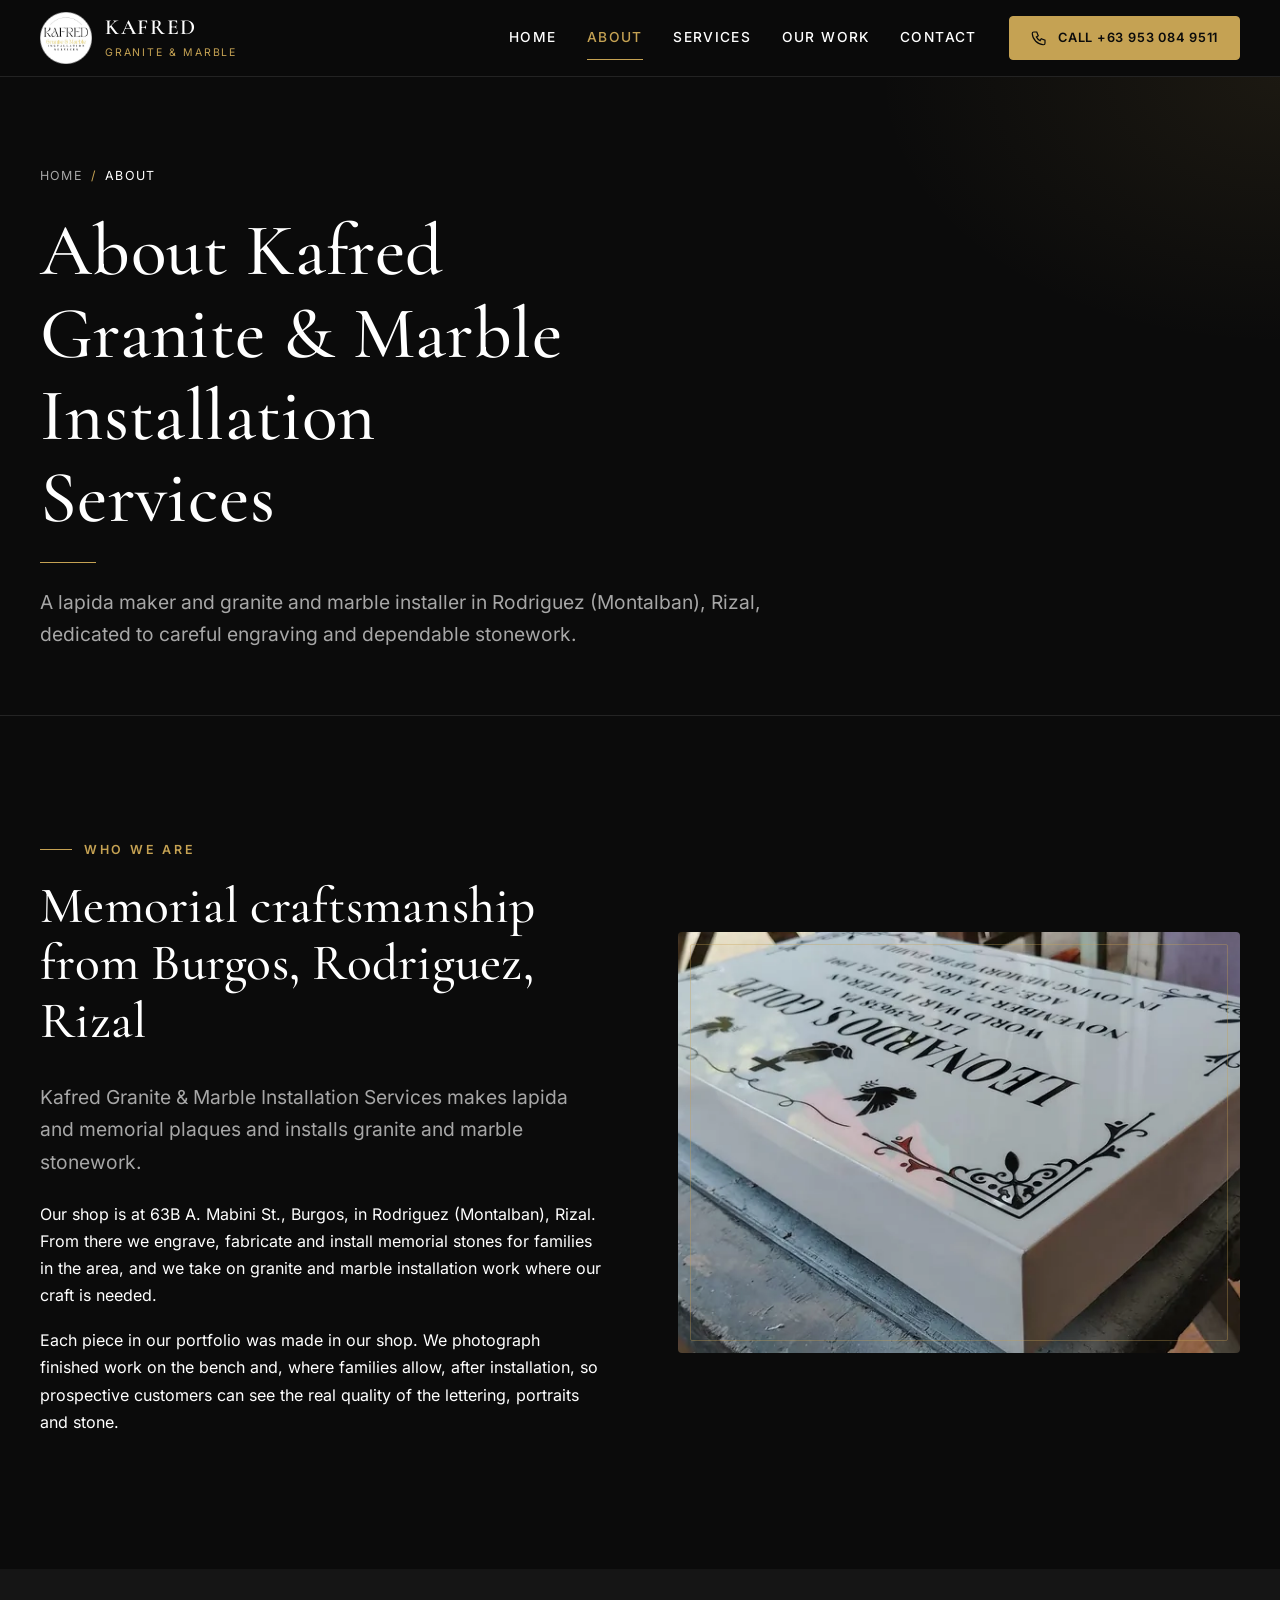
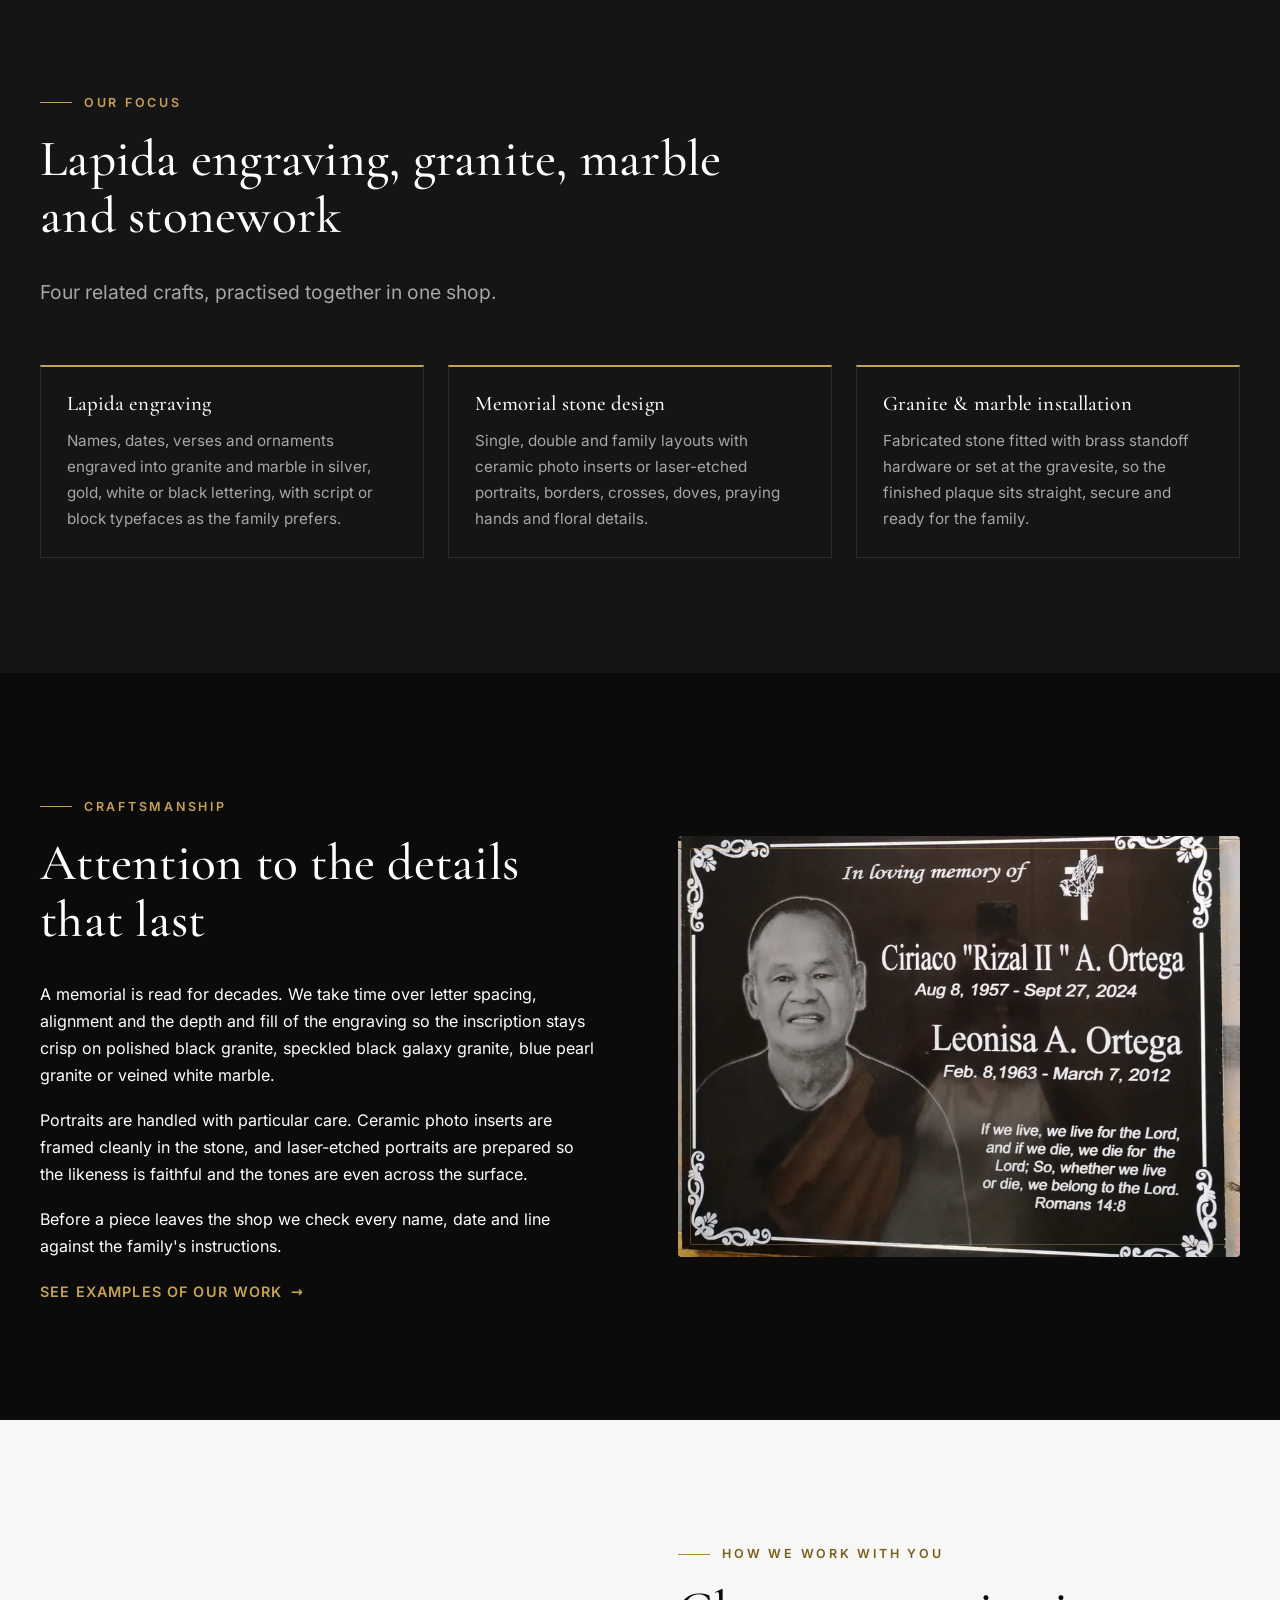
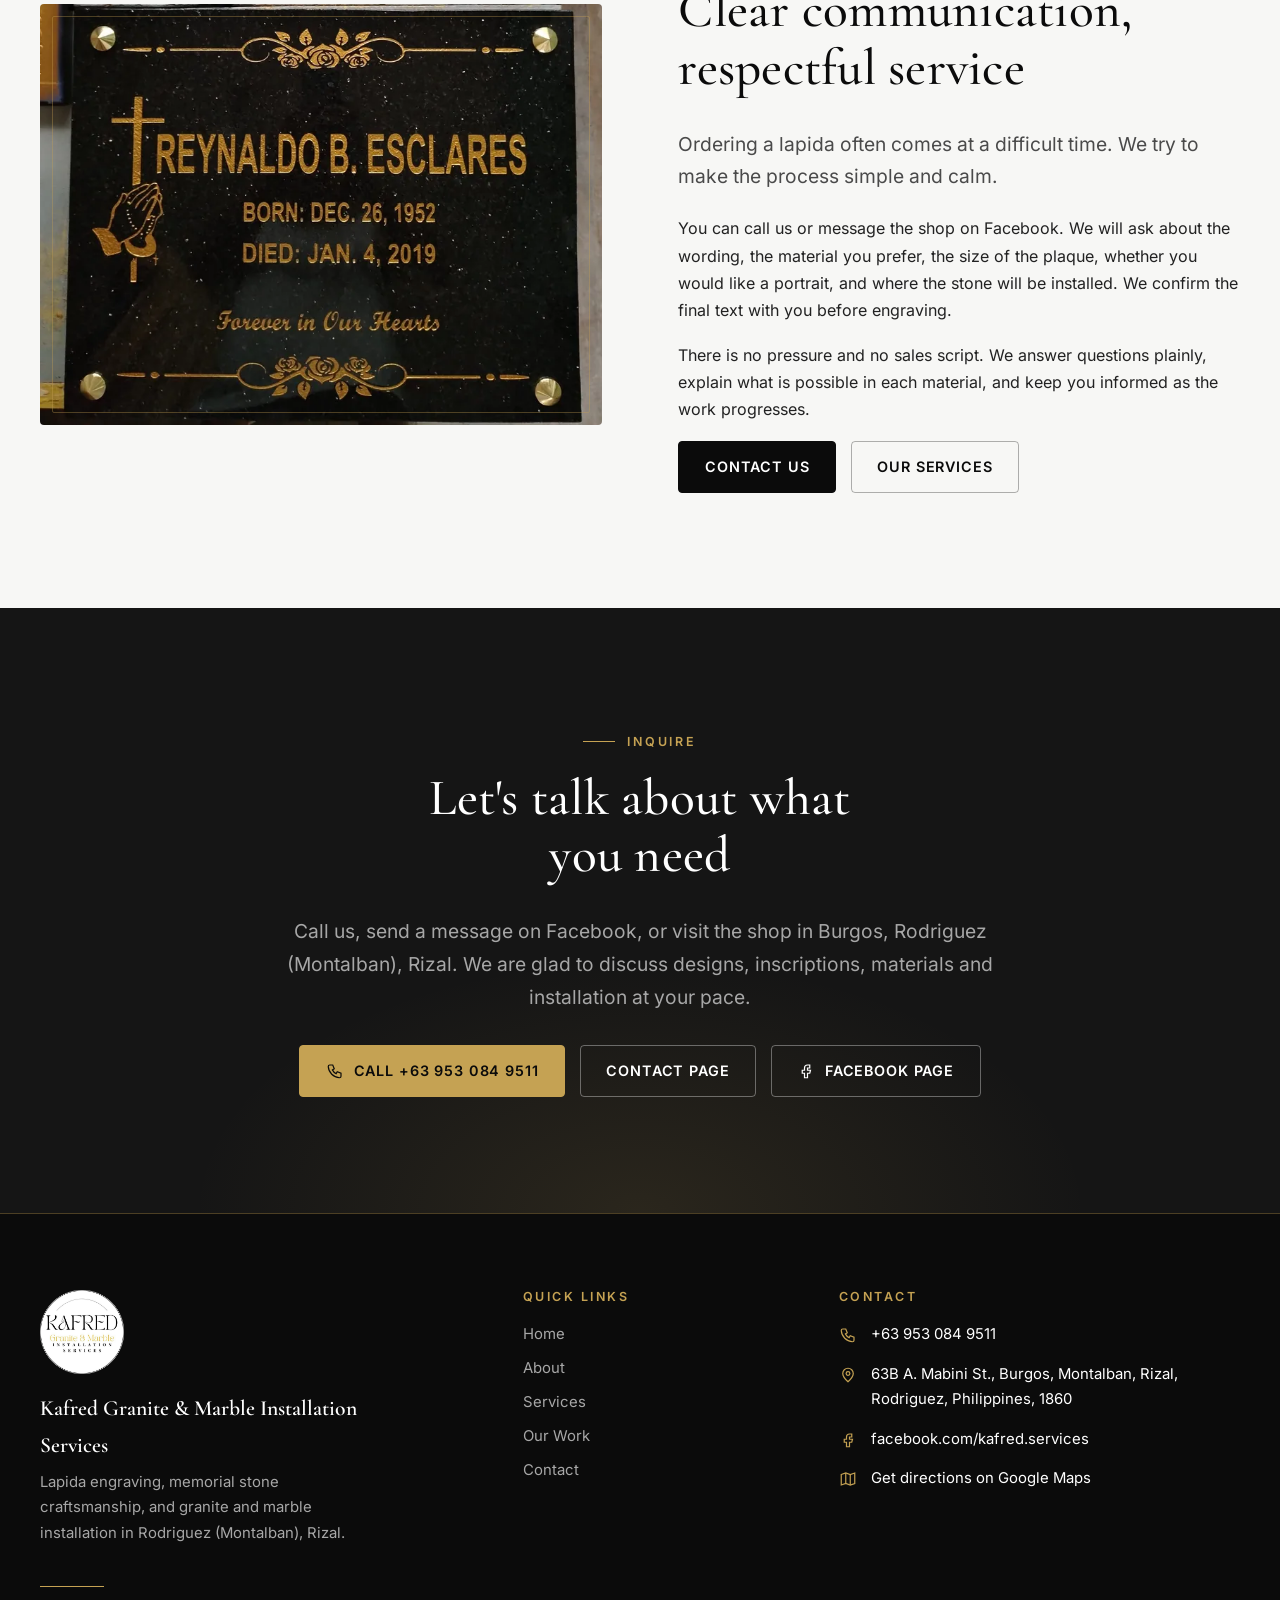
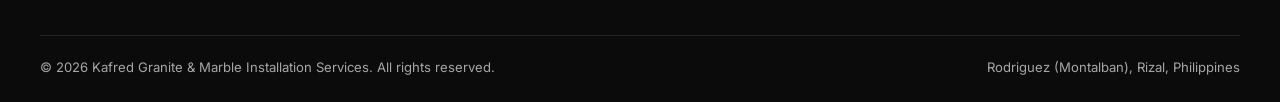
==== about/index.html @ d69f66b8 "Build Kafred Granite & Marble static website Five-page static site (Home, About, Services, Our Work," ====
<!DOCTYPE html>
<html lang="en-PH" class="no-js">
<head>
  <meta charset="UTF-8">
  <meta name="viewport" content="width=device-width, initial-scale=1">
  <title>About Kafred Granite &amp; Marble Installation Services | Rodriguez, Rizal</title>
  <meta name="description" content="Learn about Kafred Granite &amp; Marble Installation Services, a lapida maker and granite and marble installer in Burgos, Rodriguez (Montalban), Rizal, focused on careful engraving and respectful service.">
  <link rel="canonical" href="https://example.com/about/">
  <meta name="robots" content="index, follow">
  <meta name="theme-color" content="#0B0B0B">
  <meta name="author" content="Kafred Granite & Marble Installation Services">
  <meta property="og:type" content="article">
  <meta property="og:site_name" content="Kafred Granite & Marble Installation Services">
  <meta property="og:title" content="About Kafred Granite &amp; Marble Installation Services | Rodriguez, Rizal">
  <meta property="og:description" content="Learn about Kafred Granite &amp; Marble Installation Services, a lapida maker and granite and marble installer in Burgos, Rodriguez (Montalban), Rizal, focused on careful engraving and respectful service.">
  <meta property="og:url" content="https://example.com/about/">
  <meta property="og:image" content="https://example.com/assets/images/og-image.jpg">
  <meta property="og:image:width" content="1200">
  <meta property="og:image:height" content="630">
  <meta property="og:locale" content="en_PH">
  <meta name="twitter:card" content="summary_large_image">
  <meta name="twitter:title" content="About Kafred Granite &amp; Marble Installation Services | Rodriguez, Rizal">
  <meta name="twitter:description" content="Learn about Kafred Granite &amp; Marble Installation Services, a lapida maker and granite and marble installer in Burgos, Rodriguez (Montalban), Rizal, focused on careful engraving and respectful service.">
  <meta name="twitter:image" content="https://example.com/assets/images/og-image.jpg">
  <link rel="icon" href="/favicon.ico" sizes="any">
  <link rel="icon" type="image/png" sizes="32x32" href="/assets/icons/favicon-32.png">
  <link rel="icon" type="image/png" sizes="192x192" href="/assets/icons/favicon-192.png">
  <link rel="apple-touch-icon" sizes="180x180" href="/assets/icons/favicon-180.png">
  <link rel="preload" as="font" type="font/woff2" href="/assets/fonts/CormorantGaramond-Variable.woff2" crossorigin>
  <link rel="preload" as="font" type="font/woff2" href="/assets/fonts/Inter-Variable.woff2" crossorigin>
  <link rel="stylesheet" href="/assets/css/style.css">
  <script type="application/ld+json">
{
  "@context": "https://schema.org",
  "@graph": [
    {
      "@type": "LocalBusiness",
      "@id": "https://example.com/#business",
      "name": "Kafred Granite & Marble Installation Services",
      "description": "Lapida engraving, memorial stone craftsmanship, and granite and marble fabrication and installation services in Rodriguez (Montalban), Rizal, Philippines.",
      "url": "https://example.com/",
      "telephone": "+639530849511",
      "image": "https://example.com/assets/images/og-image.jpg",
      "logo": "https://example.com/assets/images/logo.png",
      "address": {
        "@type": "PostalAddress",
        "streetAddress": "63B A. Mabini St., Burgos",
        "addressLocality": "Rodriguez (Montalban)",
        "addressRegion": "Rizal",
        "postalCode": "1860",
        "addressCountry": "PH"
      },
      "hasMap": "https://maps.app.goo.gl/MZECwJ6J6NqyNUKT8",
      "sameAs": [
        "https://www.facebook.com/kafred.services"
      ]
    },
    {
      "@type": "BreadcrumbList",
      "itemListElement": [
        {
          "@type": "ListItem",
          "position": 1,
          "name": "Home",
          "item": "https://example.com/"
        },
        {
          "@type": "ListItem",
          "position": 2,
          "name": "About",
          "item": "https://example.com/about/"
        }
      ]
    }
  ]
}
  </script>
</head>
<body>
  <a class="skip-link" href="#main">Skip to main content</a>
  <header class="site-header">
    <div class="container header-inner">
      <a class="brand" href="/" aria-label="Kafred Granite &amp; Marble Installation Services — Home">
        <img src="/assets/images/logo-320.png" width="52" height="52" alt="Kafred Granite &amp; Marble Installation Services logo">
        <span class="brand__text"><span class="brand__name">KAFRED</span><br><span class="brand__tag">Granite &amp; Marble</span></span>
      </a>
      <button class="nav-toggle" type="button" aria-expanded="false" aria-controls="site-nav" aria-label="Open menu">
        <span class="nav-toggle__bars" aria-hidden="true"></span>
      </button>
      <nav class="site-nav" id="site-nav" aria-label="Main navigation">
        <ul class="nav-list">
            <li><a href="/">Home</a></li>
            <li><a href="/about/" aria-current="page">About</a></li>
            <li><a href="/services/">Services</a></li>
            <li><a href="/our-work/">Our Work</a></li>
            <li><a href="/contact/">Contact</a></li>
        </ul>
        <div class="nav-cta">
          <a class="btn btn--gold" href="tel:+639530849511"><svg viewBox="0 0 24 24" fill="none" stroke="currentColor" stroke-width="1.6" aria-hidden="true"><path d="M5 4h4l2 5-2.5 1.5a11 11 0 0 0 5 5L15 13l5 2v4a2 2 0 0 1-2 2A16 16 0 0 1 3 6a2 2 0 0 1 2-2z"/></svg> Call&nbsp;+63&nbsp;953&nbsp;084&nbsp;9511</a>
        </div>
      </nav>
    </div>
  </header>
  <main id="main">
    
    <section class="page-hero">
      <div class="container">
        <nav aria-label="Breadcrumb">
          <ol class="breadcrumb">
            <li><a href="/">Home</a></li>
            <li aria-current="page">About</li>
          </ol>
        </nav>
        <h1>About Kafred Granite &amp; Marble Installation Services</h1>
        <hr class="gold-rule">
        <p class="lede">A lapida maker and granite and marble installer in Rodriguez (Montalban), Rizal, dedicated to careful engraving and dependable stonework.</p>
      </div>
    </section>

    <section class="section">
      <div class="container split">
        <div class="split__body reveal">
          <p class="eyebrow">Who we are</p>
          <h2>Memorial craftsmanship from Burgos, Rodriguez, Rizal</h2>
          <p class="lede">Kafred Granite &amp; Marble Installation Services makes lapida and memorial plaques and installs granite and marble stonework.</p>
          <p>Our shop is at 63B A. Mabini St., Burgos, in Rodriguez (Montalban), Rizal. From there we engrave, fabricate and install memorial stones for families in the area, and we take on granite and marble installation work where our craft is needed.</p>
          <p>Each piece in our portfolio was made in our shop. We photograph finished work on the bench and, where families allow, after installation, so prospective customers can see the real quality of the lettering, portraits and stone.</p>
        </div>
        <div class="split__media split__media--landscape reveal">
          <img src="/assets/images/projects/lapida-white-marble-workshop-angle-800.webp" srcset="/assets/images/projects/lapida-white-marble-workshop-angle-800.webp 800w, /assets/images/projects/lapida-white-marble-workshop-angle-1600.webp 1600w" sizes="(min-width: 860px) 45vw, 100vw" width="800" height="443" loading="lazy" decoding="async" alt="Angled view of a white marble lapida on the workshop bench, showing the stone&#x27;s thickness and black engraved lettering">
        </div>
      </div>
    </section>

    <section class="section section--dark2">
      <div class="container">
        <div class="section-head reveal">
          <p class="eyebrow">Our focus</p>
          <h2>Lapida engraving, granite, marble and stonework</h2>
          <p class="lede">Four related crafts, practised together in one shop.</p>
        </div>
        <div class="values">
          <div class="value reveal"><h3>Lapida engraving</h3><p>Names, dates, verses and ornaments engraved into granite and marble in silver, gold, white or black lettering, with script or block typefaces as the family prefers.</p></div>
          <div class="value reveal"><h3>Memorial stone design</h3><p>Single, double and family layouts with ceramic photo inserts or laser-etched portraits, borders, crosses, doves, praying hands and floral details.</p></div>
          <div class="value reveal"><h3>Granite &amp; marble installation</h3><p>Fabricated stone fitted with brass standoff hardware or set at the gravesite, so the finished plaque sits straight, secure and ready for the family.</p></div>
        </div>
      </div>
    </section>

    <section class="section">
      <div class="container split split--reverse">
        <div class="split__body reveal">
          <p class="eyebrow">Craftsmanship</p>
          <h2>Attention to the details that last</h2>
          <p>A memorial is read for decades. We take time over letter spacing, alignment and the depth and fill of the engraving so the inscription stays crisp on polished black granite, speckled black galaxy granite, blue pearl granite or veined white marble.</p>
          <p>Portraits are handled with particular care. Ceramic photo inserts are framed cleanly in the stone, and laser-etched portraits are prepared so the likeness is faithful and the tones are even across the surface.</p>
          <p>Before a piece leaves the shop we check every name, date and line against the family's instructions.</p>
          <a class="text-link" href="/our-work/">See examples of our work</a>
        </div>
        <div class="split__media split__media--landscape reveal">
          <img src="/assets/images/projects/lapida-black-granite-laser-etched-portrait-scroll-border-800.webp" srcset="/assets/images/projects/lapida-black-granite-laser-etched-portrait-scroll-border-800.webp 800w, /assets/images/projects/lapida-black-granite-laser-etched-portrait-scroll-border-1600.webp 1600w" sizes="(min-width: 860px) 45vw, 100vw" width="800" height="655" loading="lazy" decoding="async" alt="Black granite lapida with a laser-etched portrait, scroll border and white lettering for two names">
        </div>
      </div>
    </section>

    <section class="section section--light">
      <div class="container split">
        <div class="split__media split__media--landscape reveal">
          <img src="/assets/images/projects/lapida-black-galaxy-granite-gold-lettering-brass-fittings-800.webp" srcset="/assets/images/projects/lapida-black-galaxy-granite-gold-lettering-brass-fittings-800.webp 800w, /assets/images/projects/lapida-black-galaxy-granite-gold-lettering-brass-fittings-1600.webp 1600w" sizes="(min-width: 860px) 45vw, 100vw" width="800" height="597" loading="lazy" decoding="async" alt="Black galaxy granite lapida with gold lettering, rose border and brass standoff fittings">
        </div>
        <div class="split__body reveal">
          <p class="eyebrow">How we work with you</p>
          <h2>Clear communication, respectful service</h2>
          <p class="lede">Ordering a lapida often comes at a difficult time. We try to make the process simple and calm.</p>
          <p>You can call us or message the shop on Facebook. We will ask about the wording, the material you prefer, the size of the plaque, whether you would like a portrait, and where the stone will be installed. We confirm the final text with you before engraving.</p>
          <p>There is no pressure and no sales script. We answer questions plainly, explain what is possible in each material, and keep you informed as the work progresses.</p>
          <div class="btn-row">
            <a class="btn btn--dark" href="/contact/">Contact Us</a>
            <a class="btn btn--outline" href="/services/">Our Services</a>
          </div>
        </div>
      </div>
    </section>

    
    <section class="cta-band section--dark2">
      <div class="container">
        <p class="eyebrow" style="justify-content:center">Inquire</p>
        <h2>Let's talk about what you need</h2>
        <p class="lede">Call us, send a message on Facebook, or visit the shop in Burgos, Rodriguez (Montalban), Rizal. We are glad to discuss designs, inscriptions, materials and installation at your pace.</p>
        <div class="btn-row">
          <a class="btn btn--gold" href="tel:+639530849511"><svg viewBox="0 0 24 24" fill="none" stroke="currentColor" stroke-width="1.6" aria-hidden="true"><path d="M5 4h4l2 5-2.5 1.5a11 11 0 0 0 5 5L15 13l5 2v4a2 2 0 0 1-2 2A16 16 0 0 1 3 6a2 2 0 0 1 2-2z"/></svg> Call&nbsp;+63&nbsp;953&nbsp;084&nbsp;9511</a>
          <a class="btn btn--outline" href="/contact/">Contact Page</a>
          <a class="btn btn--outline" href="https://www.facebook.com/kafred.services" target="_blank" rel="noopener"><svg viewBox="0 0 24 24" fill="none" stroke="currentColor" stroke-width="1.6" aria-hidden="true"><path d="M14 8h3V4h-3a4 4 0 0 0-4 4v3H7v4h3v6h4v-6h3l1-4h-4V8z"/></svg> Facebook Page</a>
        </div>
      </div>
    </section>
  </main>
  <footer class="site-footer">
    <div class="container">
      <div class="footer-grid">
        <div class="footer-brand">
          <img src="/assets/images/logo-320.png" width="84" height="84" alt="Kafred Granite &amp; Marble Installation Services logo" loading="lazy">
          <p class="footer-name">Kafred Granite &amp; Marble Installation Services</p>
          <p>Lapida engraving, memorial stone craftsmanship, and granite and marble installation in Rodriguez (Montalban), Rizal.</p>
        </div>
        <nav aria-label="Footer navigation">
          <h2 class="footer-heading">Quick Links</h2>
          <ul class="footer-links">
            <li><a href="/">Home</a></li>
            <li><a href="/about/">About</a></li>
            <li><a href="/services/">Services</a></li>
            <li><a href="/our-work/">Our Work</a></li>
            <li><a href="/contact/">Contact</a></li>
          </ul>
        </nav>
        <div>
          <h2 class="footer-heading">Contact</h2>
          <ul class="footer-contact">
            <li><svg viewBox="0 0 24 24" fill="none" stroke="currentColor" stroke-width="1.6" aria-hidden="true"><path d="M5 4h4l2 5-2.5 1.5a11 11 0 0 0 5 5L15 13l5 2v4a2 2 0 0 1-2 2A16 16 0 0 1 3 6a2 2 0 0 1 2-2z"/></svg><span><a href="tel:+639530849511">+63&nbsp;953&nbsp;084&nbsp;9511</a></span></li>
            <li><svg viewBox="0 0 24 24" fill="none" stroke="currentColor" stroke-width="1.6" aria-hidden="true"><path d="M12 21s-7-6.2-7-11a7 7 0 0 1 14 0c0 4.8-7 11-7 11z"/><circle cx="12" cy="10" r="2.5"/></svg><address><a href="https://maps.app.goo.gl/MZECwJ6J6NqyNUKT8" target="_blank" rel="noopener">63B A. Mabini St., Burgos, Montalban, Rizal, Rodriguez, Philippines, 1860</a></address></li>
            <li><svg viewBox="0 0 24 24" fill="none" stroke="currentColor" stroke-width="1.6" aria-hidden="true"><path d="M14 8h3V4h-3a4 4 0 0 0-4 4v3H7v4h3v6h4v-6h3l1-4h-4V8z"/></svg><span><a href="https://www.facebook.com/kafred.services" target="_blank" rel="noopener">facebook.com/kafred.services</a></span></li>
            <li><svg viewBox="0 0 24 24" fill="none" stroke="currentColor" stroke-width="1.6" aria-hidden="true"><path d="M3 6l6-2 6 2 6-2v14l-6 2-6-2-6 2z"/><path d="M9 4v14M15 6v14"/></svg><span><a href="https://maps.app.goo.gl/MZECwJ6J6NqyNUKT8" target="_blank" rel="noopener">Get directions on Google Maps</a></span></li>
          </ul>
        </div>
      </div>
      <div class="footer-divider" aria-hidden="true"></div>
      <div class="footer-bottom">
        <p>&copy; <span id="copyright-year">2026</span> Kafred Granite &amp; Marble Installation Services. All rights reserved.</p>
        <p>Rodriguez (Montalban), Rizal, Philippines</p>
      </div>
    </div>
  </footer>
  <script src="/assets/js/main.js" defer></script>
</body>
</html>
---- assets/css/style.css ----
/* ==========================================================================
   Kafred Granite & Marble Installation Services — site stylesheet
   Mobile-first. No frameworks. Design tokens live in :root.
   ========================================================================== */

/* ---------- Fonts (self-hosted, variable) ---------- */
@font-face {
  font-family: "Cormorant Garamond";
  font-style: normal;
  font-weight: 300 700;
  font-display: swap;
  src: url("../fonts/CormorantGaramond-Variable.woff2") format("woff2");
}
@font-face {
  font-family: "Cormorant Garamond";
  font-style: italic;
  font-weight: 300 700;
  font-display: swap;
  src: url("../fonts/CormorantGaramond-Italic-Variable.woff2") format("woff2");
}
@font-face {
  font-family: "Inter";
  font-style: normal;
  font-weight: 100 900;
  font-display: swap;
  src: url("../fonts/Inter-Variable.woff2") format("woff2");
}

/* ---------- Design tokens ---------- */
:root {
  --black: #0B0B0B;
  --black-2: #151515;
  --black-3: #1E1E1E;
  --white: #FFFFFF;
  --soft-white: #F7F7F5;
  --gold: #C5A253;
  --gold-dark: #A98535;
  --gold-text-light: #7A5E1E; /* gold for small text on light backgrounds (5.7:1 on soft white) */
  --gold-soft: rgba(197, 162, 83, 0.35);
  --gray: #A7A7A7;
  --gray-dark: #6B6B6B;
  --text-dark: #222222;
  --line-dark: rgba(255, 255, 255, 0.10);
  --line-light: rgba(0, 0, 0, 0.10);

  --font-serif: "Cormorant Garamond", "Times New Roman", Georgia, serif;
  --font-sans: "Inter", system-ui, -apple-system, "Segoe UI", Roboto, Arial, sans-serif;

  --container: 1200px;
  --gutter: clamp(1rem, 4vw, 2.5rem);
  --section: clamp(4rem, 9vw, 7.5rem);
  --radius: 4px;
  --header-h: 76px;

  --ease: cubic-bezier(0.22, 1, 0.36, 1);
  --dur: 0.35s;
}

/* ---------- Reset & base ---------- */
*, *::before, *::after { box-sizing: border-box; }
html {
  -webkit-text-size-adjust: 100%;
  scroll-behavior: smooth;
  scroll-padding-top: calc(var(--header-h) + 1rem);
}
body {
  margin: 0;
  font-family: var(--font-sans);
  font-size: 1rem;
  line-height: 1.7;
  color: var(--white);
  background: var(--black);
  -webkit-font-smoothing: antialiased;
  overflow-x: hidden;
}
img, svg, video, iframe { display: block; max-width: 100%; }
img { height: auto; }
h1, h2, h3, h4 { margin: 0 0 0.6em; font-family: var(--font-serif); font-weight: 500; line-height: 1.12; letter-spacing: 0.005em; }
h1 { font-size: clamp(2.5rem, 6.2vw, 4.6rem); }
h2 { font-size: clamp(2rem, 4.4vw, 3.2rem); }
h3 { font-size: clamp(1.45rem, 2.4vw, 1.85rem); }
p { margin: 0 0 1.1em; }
a { color: inherit; text-decoration-thickness: 1px; text-underline-offset: 0.18em; }
ul, ol { margin: 0 0 1.1em; padding-left: 1.25em; }
address { font-style: normal; }
button { font: inherit; color: inherit; cursor: pointer; }
:focus-visible { outline: 2px solid var(--gold); outline-offset: 3px; }
.visually-hidden {
  position: absolute !important; width: 1px; height: 1px; padding: 0; margin: -1px;
  overflow: hidden; clip: rect(0 0 0 0); white-space: nowrap; border: 0;
}
.skip-link {
  position: absolute; left: 1rem; top: -4rem; z-index: 1000;
  padding: 0.6rem 1rem; background: var(--gold); color: var(--black); font-weight: 600;
  border-radius: var(--radius); transition: top 0.2s;
}
.skip-link:focus { top: 1rem; }

.container { width: min(100% - 2 * var(--gutter), var(--container)); margin-inline: auto; }
.section { padding-block: var(--section); }
.section--tight { padding-block: clamp(3rem, 6vw, 5rem); }
.section--light { background: var(--soft-white); color: var(--text-dark); }
.section--dark2 { background: var(--black-2); }
.section--light h1, .section--light h2, .section--light h3 { color: var(--black); }

/* Eyebrow + gold rule */
.eyebrow {
  display: inline-flex; align-items: center; gap: 0.75rem;
  margin-bottom: 1.1rem; font-size: 0.78rem; font-weight: 600;
  letter-spacing: 0.22em; text-transform: uppercase; color: var(--gold);
}
.eyebrow::before { content: ""; width: 2rem; height: 1px; background: var(--gold); }
.section--light .eyebrow { color: var(--gold-text-light); }
.section--light .eyebrow::before { background: var(--gold-dark); }
.lede { font-size: clamp(1.05rem, 1.5vw, 1.2rem); color: var(--gray); max-width: 62ch; }
.section--light .lede { color: #4A4A4A; }
.section-head { max-width: 760px; margin-bottom: clamp(2rem, 5vw, 3.5rem); }
.section-head--center { margin-inline: auto; text-align: center; }
.section-head--center .eyebrow { justify-content: center; }
.section-head--center .lede { margin-inline: auto; }
.gold-rule { width: 56px; height: 1px; background: var(--gold); border: 0; margin: 1.4rem 0; }
.section-head--center .gold-rule { margin-inline: auto; }
.text-gold { color: var(--gold); }
.row-end { display: flex; flex-wrap: wrap; gap: 1rem; justify-content: space-between; align-items: flex-end; }

/* ---------- Buttons ---------- */
.btn {
  display: inline-flex; align-items: center; justify-content: center; gap: 0.6rem;
  min-height: 48px; padding: 0.8rem 1.6rem;
  font-family: var(--font-sans); font-size: 0.9rem; font-weight: 600; letter-spacing: 0.06em; text-transform: uppercase;
  text-decoration: none; border: 1px solid transparent; border-radius: var(--radius);
  transition: background-color var(--dur) var(--ease), color var(--dur) var(--ease), border-color var(--dur) var(--ease), transform var(--dur) var(--ease);
}
.btn svg { width: 18px; height: 18px; flex: none; }
.btn:hover { transform: translateY(-1px); }
.btn--gold { background: var(--gold); color: var(--black); border-color: var(--gold); }
.btn--gold:hover { background: var(--gold-dark); border-color: var(--gold-dark); }
.btn--outline { background: transparent; color: var(--white); border-color: rgba(255,255,255,0.35); }
.btn--outline:hover { border-color: var(--gold); color: var(--gold); }
.section--light .btn--outline { color: var(--black); border-color: rgba(0,0,0,0.3); }
.section--light .btn--outline:hover { border-color: var(--gold-dark); color: var(--gold-text-light); }
.btn--dark { background: var(--black); color: var(--white); border-color: var(--black); }
.btn--dark:hover { background: var(--black-3); }
.btn-row { display: flex; flex-wrap: wrap; gap: 0.9rem; }
.text-link {
  display: inline-flex; align-items: center; gap: 0.5rem;
  font-weight: 600; font-size: 0.9rem; letter-spacing: 0.08em; text-transform: uppercase;
  color: var(--gold); text-decoration: none;
}
.text-link::after { content: "→"; transition: transform var(--dur) var(--ease); }
.text-link:hover::after { transform: translateX(4px); }
.section--light .text-link { color: var(--gold-text-light); }

/* ---------- Header ---------- */
.site-header {
  position: sticky; top: 0; z-index: 100;
  background: rgba(11, 11, 11, 0.92);
  -webkit-backdrop-filter: blur(10px); backdrop-filter: blur(10px);
  border-bottom: 1px solid var(--line-dark);
  transition: box-shadow var(--dur) var(--ease);
}
.site-header.is-scrolled { box-shadow: 0 10px 30px rgba(0,0,0,0.35); }
.header-inner { display: flex; align-items: center; justify-content: space-between; gap: 1rem; min-height: var(--header-h); }
.brand { display: inline-flex; align-items: center; gap: 0.8rem; text-decoration: none; color: var(--white); }
.brand img { width: 52px; height: 52px; }
.brand__text { display: none; line-height: 1.2; }
.brand__name { font-family: var(--font-serif); font-size: 1.35rem; font-weight: 600; letter-spacing: 0.08em; }
.brand__tag { font-size: 0.66rem; letter-spacing: 0.18em; text-transform: uppercase; color: var(--gold); }
@media (min-width: 420px) { .brand__text { display: block; } }

.nav-toggle {
  display: inline-flex; align-items: center; justify-content: center;
  width: 48px; height: 48px; background: transparent; border: 1px solid rgba(255,255,255,0.2); border-radius: var(--radius);
}
.nav-toggle__bars { position: relative; width: 22px; height: 2px; background: var(--white); transition: background 0.2s; }
.nav-toggle__bars::before, .nav-toggle__bars::after {
  content: ""; position: absolute; left: 0; width: 22px; height: 2px; background: var(--white);
  transition: transform var(--dur) var(--ease), top var(--dur) var(--ease);
}
.nav-toggle__bars::before { top: -7px; }
.nav-toggle__bars::after { top: 7px; }
.nav-toggle[aria-expanded="true"] .nav-toggle__bars { background: transparent; }
.nav-toggle[aria-expanded="true"] .nav-toggle__bars::before { top: 0; transform: rotate(45deg); }
.nav-toggle[aria-expanded="true"] .nav-toggle__bars::after { top: 0; transform: rotate(-45deg); }

.site-nav {
  /* Absolutely positioned under the sticky header (the header's backdrop-filter
     would otherwise become the containing block for a fixed panel). */
  position: absolute; top: 100%; left: 0; right: 0; z-index: 99;
  height: calc(100vh - var(--header-h)); height: calc(100dvh - var(--header-h));
  background: var(--black);
  padding: 1.5rem var(--gutter) 2rem;
  overflow-y: auto;
  opacity: 0; visibility: hidden; transform: translateY(-10px);
  transition: opacity var(--dur) var(--ease), transform var(--dur) var(--ease), visibility 0s linear var(--dur);
}
.site-nav.is-open { opacity: 1; visibility: visible; transform: none; transition: opacity var(--dur) var(--ease), transform var(--dur) var(--ease); }
.nav-list { list-style: none; margin: 0; padding: 0; display: flex; flex-direction: column; }
.nav-list a {
  display: block; padding: 1rem 0; font-size: 1.15rem; font-weight: 500; text-decoration: none;
  border-bottom: 1px solid var(--line-dark); color: var(--white);
  transition: color var(--dur) var(--ease);
}
.nav-list a:hover, .nav-list a[aria-current="page"] { color: var(--gold); }
.nav-cta { margin-top: 1.5rem; }
.nav-cta .btn { width: 100%; }
body.nav-open { overflow: hidden; }

@media (min-width: 960px) {
  .nav-toggle { display: none; }
  .site-nav {
    position: static; inset: auto; height: auto; transform: none; visibility: visible; opacity: 1; background: transparent;
    padding: 0; overflow: visible; display: flex; align-items: center; gap: 2rem; transition: none;
  }
  .nav-list { flex-direction: row; gap: 1.9rem; }
  .nav-list a {
    position: relative; padding: 0.5rem 0; font-size: 0.86rem; letter-spacing: 0.1em; text-transform: uppercase; border: 0;
  }
  .nav-list a::after {
    content: ""; position: absolute; left: 0; right: 0; bottom: -2px; height: 1px; background: var(--gold);
    transform: scaleX(0); transform-origin: left; transition: transform var(--dur) var(--ease);
  }
  .nav-list a:hover::after, .nav-list a[aria-current="page"]::after { transform: scaleX(1); }
  .nav-cta { margin: 0; }
  .nav-cta .btn { width: auto; min-height: 44px; padding: 0.6rem 1.3rem; font-size: 0.8rem; }
  body.nav-open { overflow: auto; }
}

/* ---------- Hero (home) ---------- */
.hero { position: relative; overflow: hidden; padding-block: clamp(3.5rem, 8vw, 7rem) clamp(3rem, 6vw, 5rem); }
.hero::before {
  content: ""; position: absolute; inset: 0; pointer-events: none;
  background: radial-gradient(60% 50% at 80% 20%, rgba(197,162,83,0.08), transparent 70%);
}
.hero__grid { display: grid; gap: 2.5rem; align-items: center; }
.hero__content { position: relative; }
.hero h1 { margin-bottom: 1.2rem; }
.hero h1 em { font-style: italic; color: var(--gold); }
@media (min-width: 600px) { .hero h1 em { white-space: nowrap; } }
.hero__lede { font-size: clamp(1.05rem, 1.6vw, 1.25rem); color: var(--gray); max-width: 56ch; margin-bottom: 2rem; }
.hero__media { position: relative; }
.hero__frame {
  position: relative; aspect-ratio: 4 / 3; overflow: hidden; border-radius: var(--radius);
  box-shadow: 0 30px 60px rgba(0,0,0,0.5);
}
.hero__frame img { width: 100%; height: 100%; object-fit: cover; }
.hero__frame::after {
  content: ""; position: absolute; inset: 12px; border: 1px solid var(--gold-soft); pointer-events: none;
}
.hero__caption { margin-top: 0.9rem; font-size: 0.8rem; letter-spacing: 0.08em; text-transform: uppercase; color: var(--gray); }
.hero__meta { display: flex; flex-wrap: wrap; gap: 1.5rem 2.5rem; margin-top: 2.5rem; padding-top: 1.5rem; border-top: 1px solid var(--line-dark); }
.hero__meta div { font-size: 0.85rem; color: var(--gray); }
.hero__meta strong { display: block; font-family: var(--font-serif); font-size: 1.25rem; font-weight: 600; color: var(--white); letter-spacing: 0.02em; }
@media (min-width: 900px) {
  .hero__grid { grid-template-columns: 1.1fr 0.9fr; gap: 4rem; }
  .hero__frame { aspect-ratio: 4 / 3.2; }
}

/* ---------- Ticker ---------- */
.ticker {
  overflow: hidden; border-top: 1px solid var(--gold-soft); border-bottom: 1px solid var(--gold-soft);
  background: var(--black-2); padding-block: 0.9rem;
}
.ticker__track { display: flex; width: max-content; animation: ticker 48s linear infinite; }
.ticker:hover .ticker__track, .ticker:focus-within .ticker__track { animation-play-state: paused; }
.ticker__list { display: flex; list-style: none; margin: 0; padding: 0; }
.ticker__list li {
  display: inline-flex; align-items: center; gap: 1.6rem; padding-right: 1.6rem; white-space: nowrap;
  font-size: 0.8rem; font-weight: 600; letter-spacing: 0.22em; text-transform: uppercase; color: var(--white);
}
.ticker__list li::after { content: "◆"; font-size: 0.5rem; color: var(--gold); }
@keyframes ticker { from { transform: translateX(0); } to { transform: translateX(-50%); } }

/* ---------- Split / media + text ---------- */
.split { display: grid; gap: 2.5rem; align-items: center; }
.split__media { position: relative; }
.split__media img { width: 100%; border-radius: var(--radius); object-fit: cover; }
.split__media--portrait img { aspect-ratio: 4 / 5; }
.split__media--landscape img { aspect-ratio: 4 / 3; }
.split__media::after {
  content: ""; position: absolute; inset: 12px; border: 1px solid var(--gold-soft); pointer-events: none; border-radius: 2px;
}
.split__body .lede { margin-bottom: 1.4rem; }
@media (min-width: 860px) {
  .split { grid-template-columns: 1fr 1fr; gap: clamp(2.5rem, 6vw, 5.5rem); }
  .split--reverse .split__media { order: 2; }
}

/* ---------- Services grid ---------- */
.services-grid { display: grid; gap: 1px; background: var(--line-dark); border: 1px solid var(--line-dark); }
.service-card {
  position: relative; display: flex; flex-direction: column; gap: 1rem;
  padding: clamp(1.6rem, 3vw, 2.4rem); background: var(--black);
  transition: background-color var(--dur) var(--ease);
}
.service-card:hover { background: var(--black-2); }
.service-card__icon { width: 42px; height: 42px; color: var(--gold); }
.service-card__icon svg { width: 100%; height: 100%; }
.service-card h3 { margin: 0; }
.service-card p { margin: 0; color: var(--gray); font-size: 0.97rem; }
.service-card .text-link { margin-top: auto; padding-top: 0.5rem; }
.service-card .text-link::before { content: ""; position: absolute; inset: 0; }
@media (min-width: 640px) { .services-grid { grid-template-columns: repeat(2, 1fr); } }
@media (min-width: 1100px) { .services-grid { grid-template-columns: repeat(4, 1fr); } }

/* ---------- Work grid ---------- */
.work-grid { display: grid; gap: 1rem; }
.work-item { margin: 0; position: relative; }
.work-item__link {
  display: block; position: relative; overflow: hidden; border-radius: var(--radius); background: var(--black-2);
  text-decoration: none; color: inherit;
}
.work-item__link img {
  width: 100%; aspect-ratio: 4 / 3; object-fit: cover; object-position: center;
  transition: transform 0.8s var(--ease), opacity var(--dur);
}
.work-item__link:hover img { transform: scale(1.03); }
.work-item__link::after {
  content: ""; position: absolute; inset: 0; pointer-events: none;
  background: linear-gradient(to top, rgba(0,0,0,0.55), transparent 50%);
  opacity: 0; transition: opacity var(--dur) var(--ease);
}
.work-item__link:hover::after, .work-item__link:focus-visible::after { opacity: 1; }
.work-item figcaption { margin-top: 0.7rem; font-size: 0.86rem; color: var(--gray); line-height: 1.5; }
.section--light .work-item figcaption { color: #555; }
.work-item__zoom {
  position: absolute; right: 0.8rem; top: 0.8rem; z-index: 1; width: 36px; height: 36px; display: grid; place-items: center;
  background: rgba(11,11,11,0.7); border: 1px solid var(--gold-soft); border-radius: 50%; color: var(--gold);
  opacity: 0; transition: opacity var(--dur) var(--ease);
}
.work-item__zoom svg { width: 16px; height: 16px; }
.work-item__link:hover .work-item__zoom, .work-item__link:focus-visible .work-item__zoom { opacity: 1; }
@media (min-width: 560px) { .work-grid { grid-template-columns: repeat(2, 1fr); gap: 1.25rem; } }
@media (min-width: 960px) { .work-grid { grid-template-columns: repeat(3, 1fr); gap: 1.5rem; } }
.work-grid--portfolio .work-item__link img { aspect-ratio: 4 / 3; }
.work-item.is-hidden { display: none; }
.work-grid__empty { padding: 2rem; text-align: center; color: var(--gray); border: 1px dashed var(--line-dark); }

/* ---------- Filters ---------- */
.filters { display: flex; flex-wrap: wrap; gap: 0.6rem; margin-bottom: 2rem; }
.filter-btn {
  min-height: 44px; padding: 0.55rem 1.1rem; background: transparent; border: 1px solid rgba(255,255,255,0.25);
  border-radius: 999px; font-size: 0.82rem; font-weight: 500; letter-spacing: 0.06em; text-transform: uppercase; color: var(--white);
  transition: border-color var(--dur) var(--ease), background-color var(--dur) var(--ease), color var(--dur) var(--ease);
}
.filter-btn:hover { border-color: var(--gold); color: var(--gold); }
.filter-btn[aria-pressed="true"] { background: var(--gold); border-color: var(--gold); color: var(--black); }
.filters__status { font-size: 0.85rem; color: var(--gray); margin: -1rem 0 2rem; }

/* ---------- Why / features ---------- */
.feature-list { display: grid; gap: 1.5rem; list-style: none; margin: 0; padding: 0; }
.feature { display: grid; grid-template-columns: auto 1fr; gap: 1.1rem; align-items: start; }
.feature__num { font-family: var(--font-serif); font-size: 1.6rem; font-weight: 600; color: var(--gold-dark); line-height: 1; padding-top: 0.2rem; min-width: 2.2rem; }
.feature h3 { font-size: 1.35rem; margin-bottom: 0.35rem; }
.feature p { margin: 0; color: #4A4A4A; font-size: 0.97rem; }
.section--light .feature__num { color: var(--gold-text-light); }
@media (min-width: 720px) { .feature-list { grid-template-columns: 1fr 1fr; gap: 2rem 3rem; } }

/* ---------- CTA band ---------- */
.cta-band { position: relative; text-align: center; padding-block: var(--section); overflow: hidden; }
.cta-band::before {
  content: ""; position: absolute; inset: 0; pointer-events: none;
  background: radial-gradient(50% 60% at 50% 100%, rgba(197,162,83,0.12), transparent 70%);
}
.cta-band .container { position: relative; }
.cta-band h2 { max-width: 20ch; margin-inline: auto; }
.cta-band .lede { margin-inline: auto; margin-bottom: 2rem; }
.cta-band .btn-row { justify-content: center; }

/* ---------- Page hero (inner pages) ---------- */
.page-hero { position: relative; padding-block: clamp(3rem, 7vw, 5.5rem) clamp(2.5rem, 5vw, 4rem); border-bottom: 1px solid var(--line-dark); overflow: hidden; }
.page-hero::before {
  content: ""; position: absolute; inset: 0; pointer-events: none;
  background: radial-gradient(45% 60% at 100% 0%, rgba(197,162,83,0.09), transparent 70%);
}
.page-hero .container { position: relative; }
.page-hero h1 { max-width: 16ch; margin-bottom: 1rem; }
.page-hero .lede { margin: 0; }
.breadcrumb { margin: 0 0 1.5rem; padding: 0; list-style: none; display: flex; flex-wrap: wrap; gap: 0.5rem; font-size: 0.78rem; letter-spacing: 0.1em; text-transform: uppercase; color: var(--gray); }
.breadcrumb li + li::before { content: "/"; margin-right: 0.5rem; color: var(--gold); }
.breadcrumb a { color: var(--gray); text-decoration: none; }
.breadcrumb a:hover { color: var(--gold); }
.breadcrumb [aria-current] { color: var(--white); }

/* ---------- Prose blocks ---------- */
.prose { max-width: 68ch; }
.prose p { color: var(--gray); }
.section--light .prose p { color: #3C3C3C; }
.prose p:last-child { margin-bottom: 0; }
.prose--2col { display: grid; gap: 2rem; max-width: none; }
@media (min-width: 860px) { .prose--2col { grid-template-columns: 1fr 1fr; gap: 3.5rem; } }
.values { display: grid; gap: 1.5rem; margin-top: 2.5rem; }
.value { padding: 1.6rem; border: 1px solid var(--line-dark); border-top: 2px solid var(--gold); background: var(--black-2); }
.value h3 { font-size: 1.3rem; }
.value p { margin: 0; font-size: 0.95rem; color: var(--gray); }
@media (min-width: 720px) { .values { grid-template-columns: repeat(3, 1fr); } }

/* ---------- Services page ---------- */
.service-section { padding-block: clamp(3.5rem, 7vw, 6rem); border-bottom: 1px solid var(--line-dark); scroll-margin-top: calc(var(--header-h) + 1rem); }
.section--light .service-section { border-color: var(--line-light); }
.service-section:last-child { border-bottom: 0; }
.service-section h2 { margin-bottom: 1rem; }
.service-section .split__body p { color: var(--gray); }
.section--light .service-section .split__body p { color: #3C3C3C; }
.service-section__list { margin: 1.2rem 0 1.6rem; padding: 0; list-style: none; display: grid; gap: 0.5rem; }
.service-section__list li { position: relative; padding-left: 1.4rem; font-size: 0.97rem; color: var(--gray); }
.section--light .service-section__list li { color: #3C3C3C; }
.service-section__list li::before { content: "◆"; position: absolute; left: 0; top: 0.1em; font-size: 0.55rem; color: var(--gold); }
.service-section .btn-row { margin-top: 0.5rem; }
.service-index { display: flex; flex-wrap: wrap; gap: 0.6rem; margin-top: 1.8rem; }
.service-index a {
  padding: 0.5rem 0.95rem; font-size: 0.8rem; letter-spacing: 0.06em; text-transform: uppercase; text-decoration: none;
  border: 1px solid rgba(255,255,255,0.25); border-radius: 999px; color: var(--white);
  transition: border-color var(--dur), color var(--dur);
}
.service-index a:hover { border-color: var(--gold); color: var(--gold); }

/* ---------- Contact page ---------- */
.contact-grid { display: grid; gap: 1.25rem; }
.contact-card {
  display: grid; grid-template-columns: auto 1fr; gap: 1.1rem; padding: 1.6rem;
  border: 1px solid var(--line-dark); background: var(--black-2); border-radius: var(--radius);
  transition: border-color var(--dur) var(--ease);
}
.contact-card:hover { border-color: var(--gold-soft); }
.contact-card > div { min-width: 0; }
.contact-card a, .footer-contact a { overflow-wrap: anywhere; }
.contact-card__icon { width: 40px; height: 40px; color: var(--gold); }
.contact-card__icon svg { width: 100%; height: 100%; }
.contact-card h3 { font-size: 0.78rem; font-family: var(--font-sans); font-weight: 600; letter-spacing: 0.2em; text-transform: uppercase; color: var(--gray); margin-bottom: 0.4rem; }
.contact-card p { margin: 0 0 0.6rem; font-size: 1.05rem; }
.contact-card p:last-child { margin: 0; }
.contact-card a.big { font-family: var(--font-serif); font-size: 1.6rem; font-weight: 600; text-decoration: none; }
.contact-card a.big:hover { color: var(--gold); }
@media (min-width: 720px) { .contact-grid { grid-template-columns: repeat(3, 1fr); } }

.map-wrap { position: relative; border: 1px solid var(--line-dark); border-radius: var(--radius); overflow: hidden; background: var(--black-2); }
.map-wrap iframe { width: 100%; height: clamp(320px, 50vw, 480px); border: 0; filter: grayscale(0.2); }
.map-wrap__footer { display: flex; flex-wrap: wrap; gap: 1rem; align-items: center; justify-content: space-between; padding: 1rem 1.25rem; border-top: 1px solid var(--line-dark); font-size: 0.9rem; color: var(--gray); }

.form-grid { display: grid; gap: 1.1rem; }
.field { display: grid; gap: 0.4rem; }
.field label { font-size: 0.8rem; font-weight: 600; letter-spacing: 0.12em; text-transform: uppercase; color: var(--gray); }
.field label .req { color: var(--gold); }
.field input, .field select, .field textarea {
  width: 100%; min-height: 50px; padding: 0.75rem 0.95rem; font: inherit; color: var(--white);
  background: var(--black); border: 1px solid rgba(255,255,255,0.2); border-radius: var(--radius);
  transition: border-color var(--dur) var(--ease);
}
.field select { appearance: none; -webkit-appearance: none;
  background-image: linear-gradient(45deg, transparent 50%, var(--gold) 50%), linear-gradient(135deg, var(--gold) 50%, transparent 50%);
  background-position: calc(100% - 20px) 50%, calc(100% - 14px) 50%; background-size: 6px 6px; background-repeat: no-repeat; padding-right: 2.5rem; }
.field textarea { min-height: 150px; resize: vertical; }
.field input:focus, .field select:focus, .field textarea:focus { outline: none; border-color: var(--gold); box-shadow: 0 0 0 3px rgba(197,162,83,0.2); }
.field input[aria-invalid="true"], .field textarea[aria-invalid="true"], .field select[aria-invalid="true"] { border-color: #D9534F; }
.field__error { display: none; font-size: 0.82rem; color: #F0A5A2; }
.field__error.is-visible { display: block; }
.field__hint { font-size: 0.82rem; color: var(--gray); }
.form-note { font-size: 0.86rem; color: var(--gray); margin: 0; }
.form-status { margin-top: 1rem; padding: 1rem 1.2rem; border: 1px solid var(--line-dark); border-left: 3px solid var(--gold); background: var(--black-2); font-size: 0.95rem; }
.form-status[hidden] { display: none; }
.form-status--error { border-left-color: #D9534F; }
.inquiry-ready { display: grid; gap: 0.9rem; }
.inquiry-ready textarea { min-height: 200px; }
.hp { position: absolute; left: -9999px; width: 1px; height: 1px; overflow: hidden; }
@media (min-width: 640px) { .form-grid--2 { grid-template-columns: 1fr 1fr; } .field--full { grid-column: 1 / -1; } }
.contact-layout { display: grid; gap: 3rem; }
@media (min-width: 960px) { .contact-layout { grid-template-columns: 1.05fr 0.95fr; gap: 4rem; align-items: start; } }

/* ---------- Lightbox ---------- */
.lightbox {
  position: fixed; inset: 0; z-index: 200; display: none; align-items: center; justify-content: center;
  padding: clamp(0.75rem, 3vw, 2rem); background: rgba(5,5,5,0.97);
}
.lightbox.is-open { display: flex; }
.lightbox__figure { margin: 0; max-width: min(1400px, 100%); max-height: 100%; display: flex; flex-direction: column; align-items: center; gap: 0.8rem; }
.lightbox__img { max-width: 100%; max-height: calc(100vh - 8rem); max-height: calc(100dvh - 8rem); width: auto; height: auto; object-fit: contain; border: 1px solid var(--gold-soft); background: var(--black); }
.lightbox__caption { margin: 0; text-align: center; font-size: 0.9rem; color: var(--gray); max-width: 70ch; }
.lightbox__count { font-size: 0.75rem; letter-spacing: 0.15em; color: var(--gold); }
.lightbox__btn {
  position: absolute; width: 48px; height: 48px; display: grid; place-items: center;
  background: rgba(21,21,21,0.9); border: 1px solid rgba(255,255,255,0.2); border-radius: 50%; color: var(--white);
  transition: border-color var(--dur), color var(--dur);
}
.lightbox__btn:hover { border-color: var(--gold); color: var(--gold); }
.lightbox__btn svg { width: 20px; height: 20px; }
.lightbox__close { top: 1rem; right: 1rem; }
.lightbox__prev { left: 0.75rem; top: 50%; transform: translateY(-50%); }
.lightbox__next { right: 0.75rem; top: 50%; transform: translateY(-50%); }
body.lightbox-open { overflow: hidden; }

/* ---------- Footer ---------- */
.site-footer { background: var(--black); border-top: 1px solid var(--gold-soft); padding-block: clamp(3rem, 6vw, 5rem) 1.5rem; color: var(--gray); font-size: 0.93rem; }
.footer-grid { display: grid; gap: 2.5rem; }
.footer-brand img { width: 84px; height: 84px; margin-bottom: 1rem; }
.footer-brand p { max-width: 36ch; margin: 0; }
.footer-brand .footer-name { font-family: var(--font-serif); font-size: 1.35rem; font-weight: 600; color: var(--white); margin-bottom: 0.4rem; }
.footer-heading { font-size: 0.78rem; font-weight: 600; letter-spacing: 0.2em; text-transform: uppercase; color: var(--gold); margin-bottom: 1.1rem; font-family: var(--font-sans); }
.footer-links { list-style: none; margin: 0; padding: 0; display: grid; gap: 0.55rem; }
.footer-links a { color: var(--gray); text-decoration: none; transition: color var(--dur); }
.footer-links a:hover { color: var(--gold); }
.footer-contact { display: grid; gap: 0.9rem; margin: 0; padding: 0; list-style: none; }
.footer-contact li { display: grid; grid-template-columns: 20px minmax(0, 1fr); gap: 0.8rem; align-items: start; }
.footer-contact svg { width: 18px; height: 18px; color: var(--gold); margin-top: 0.25rem; }
.footer-contact a { color: var(--white); text-decoration: none; }
.footer-contact a:hover { color: var(--gold); }
.footer-contact a.small { color: var(--gray); font-size: 0.85rem; }
.footer-bottom { margin-top: 3rem; padding-top: 1.25rem; border-top: 1px solid var(--line-dark); display: flex; flex-wrap: wrap; gap: 0.75rem 2rem; justify-content: space-between; font-size: 0.82rem; }
.footer-bottom p { margin: 0; }
.footer-divider { width: 64px; height: 1px; background: var(--gold); margin: 2.5rem 0 0; }
@media (min-width: 720px) { .footer-grid { grid-template-columns: 1.3fr 0.8fr 1.2fr; gap: 3rem; } }

/* ---------- Reveal animation (subtle, JS adds .is-visible) ---------- */
.reveal { opacity: 0; transform: translateY(18px); transition: opacity 0.7s var(--ease), transform 0.7s var(--ease); }
.reveal.is-visible { opacity: 1; transform: none; }
.no-js .reveal { opacity: 1; transform: none; }

/* ---------- Reduced motion ---------- */
@media (prefers-reduced-motion: reduce) {
  html { scroll-behavior: auto; }
  *, *::before, *::after { animation-duration: 0.01ms !important; animation-iteration-count: 1 !important; transition-duration: 0.01ms !important; }
  .ticker__track { animation: none; width: auto; flex-wrap: wrap; }
  .ticker__list { flex-wrap: wrap; justify-content: center; row-gap: 0.4rem; }
  .ticker__list[aria-hidden="true"] { display: none; }
  .reveal { opacity: 1; transform: none; }
  .work-item__link:hover img { transform: none; }
}

/* ---------- Print ---------- */
@media print {
  .site-header, .site-nav, .ticker, .lightbox, .skip-link, .nav-toggle { display: none !important; }
  body { background: #fff; color: #000; }
}
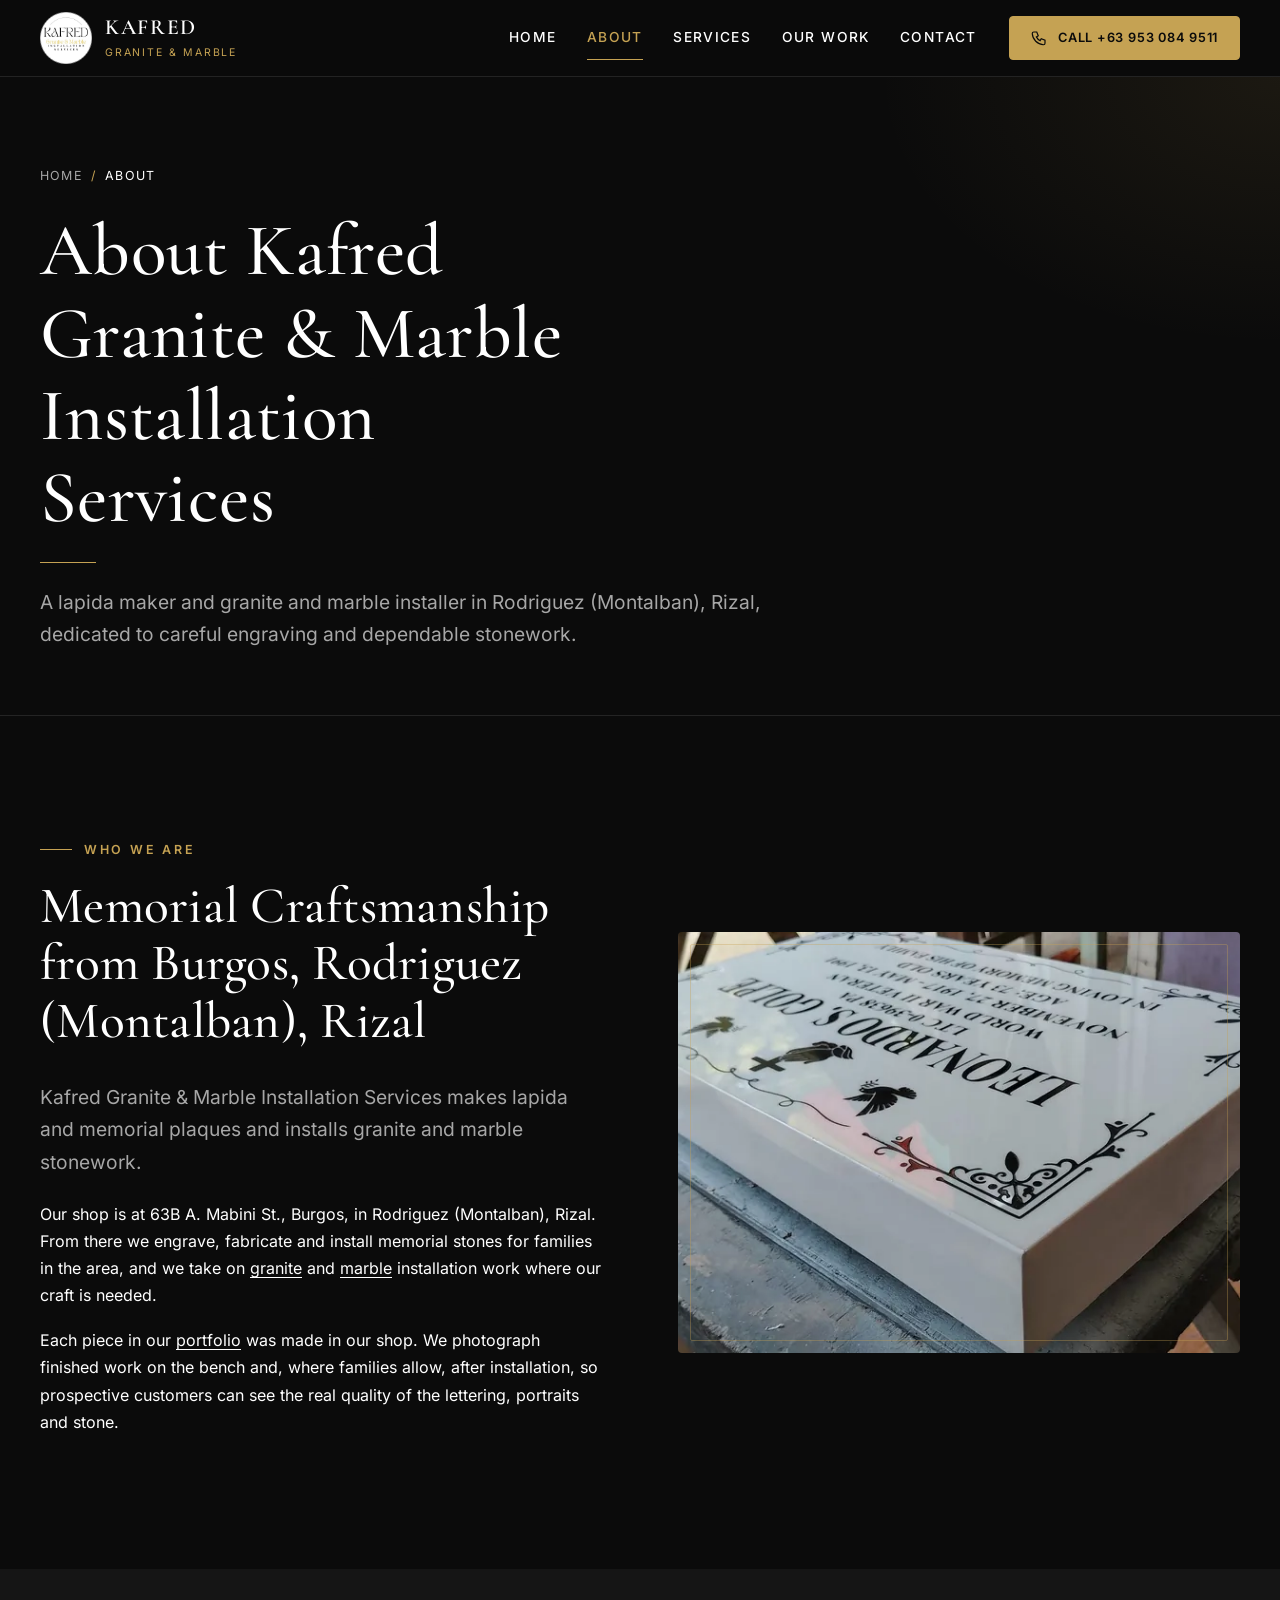
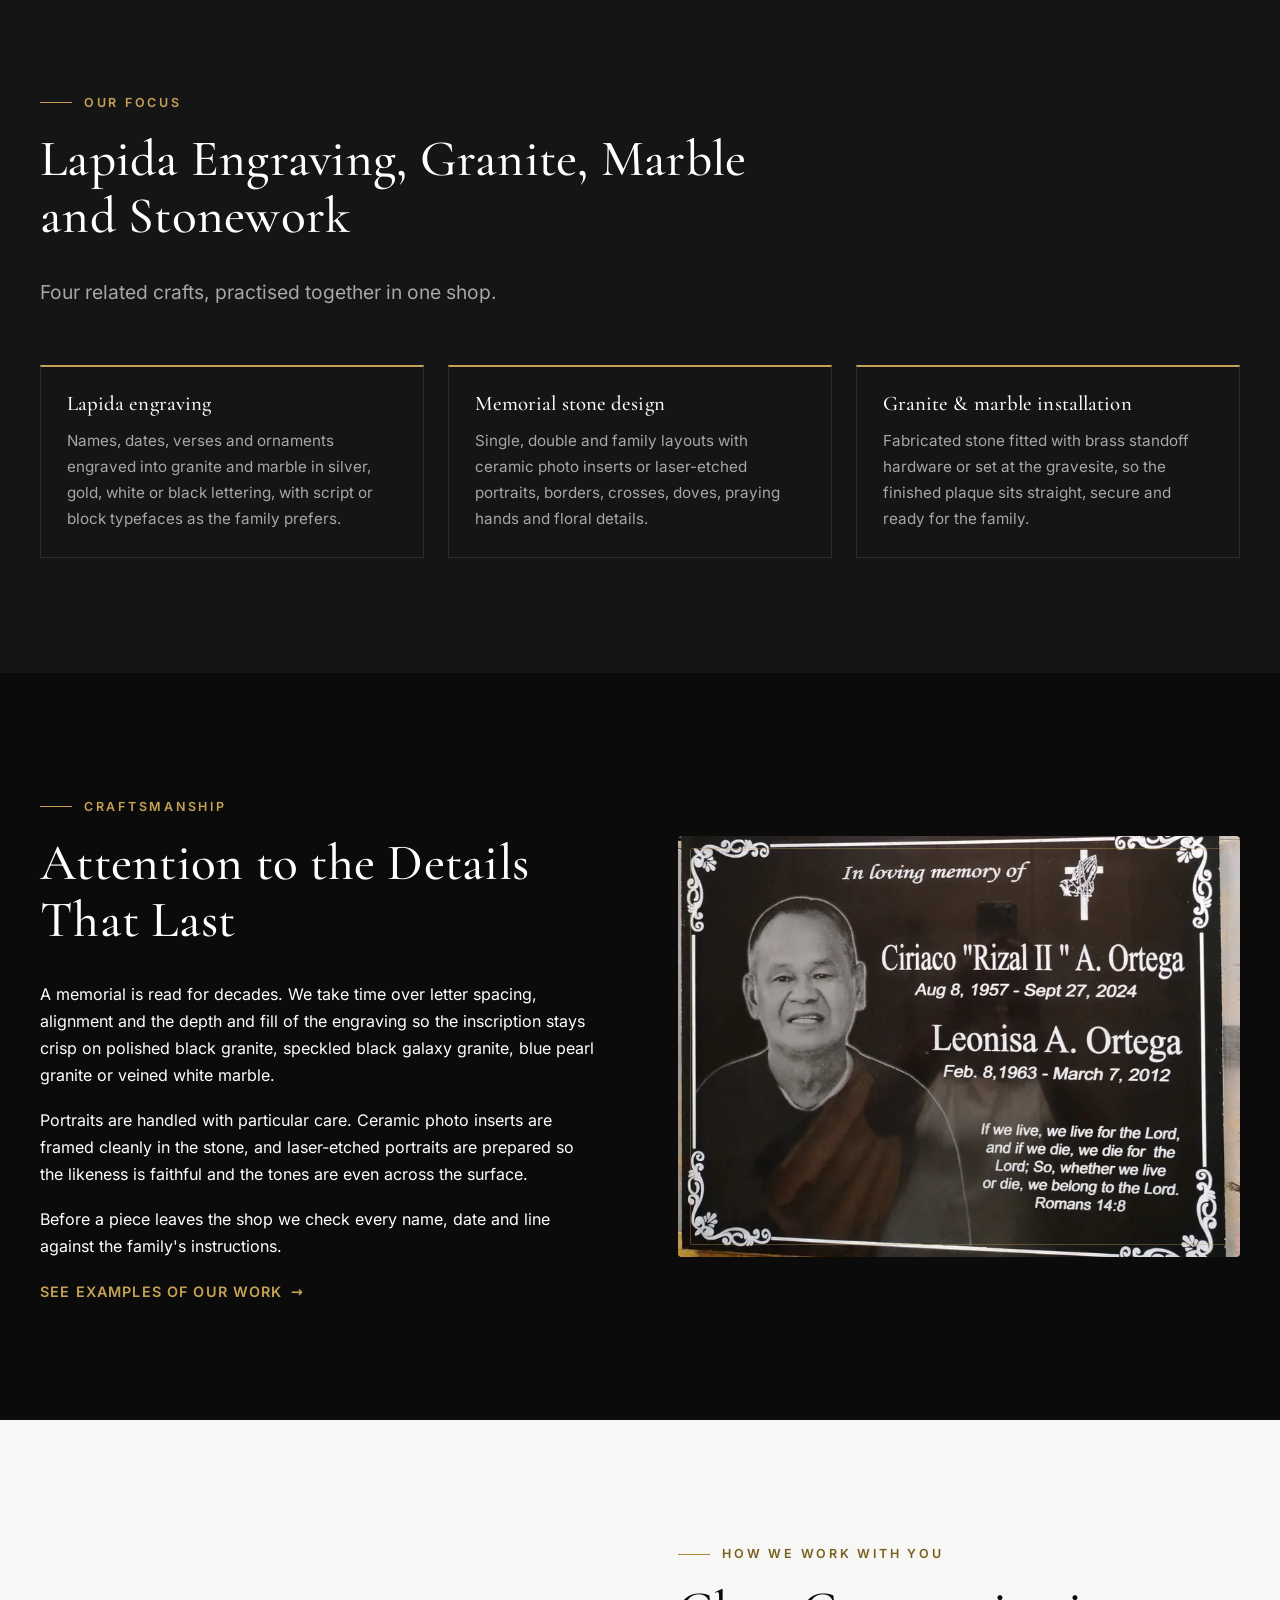
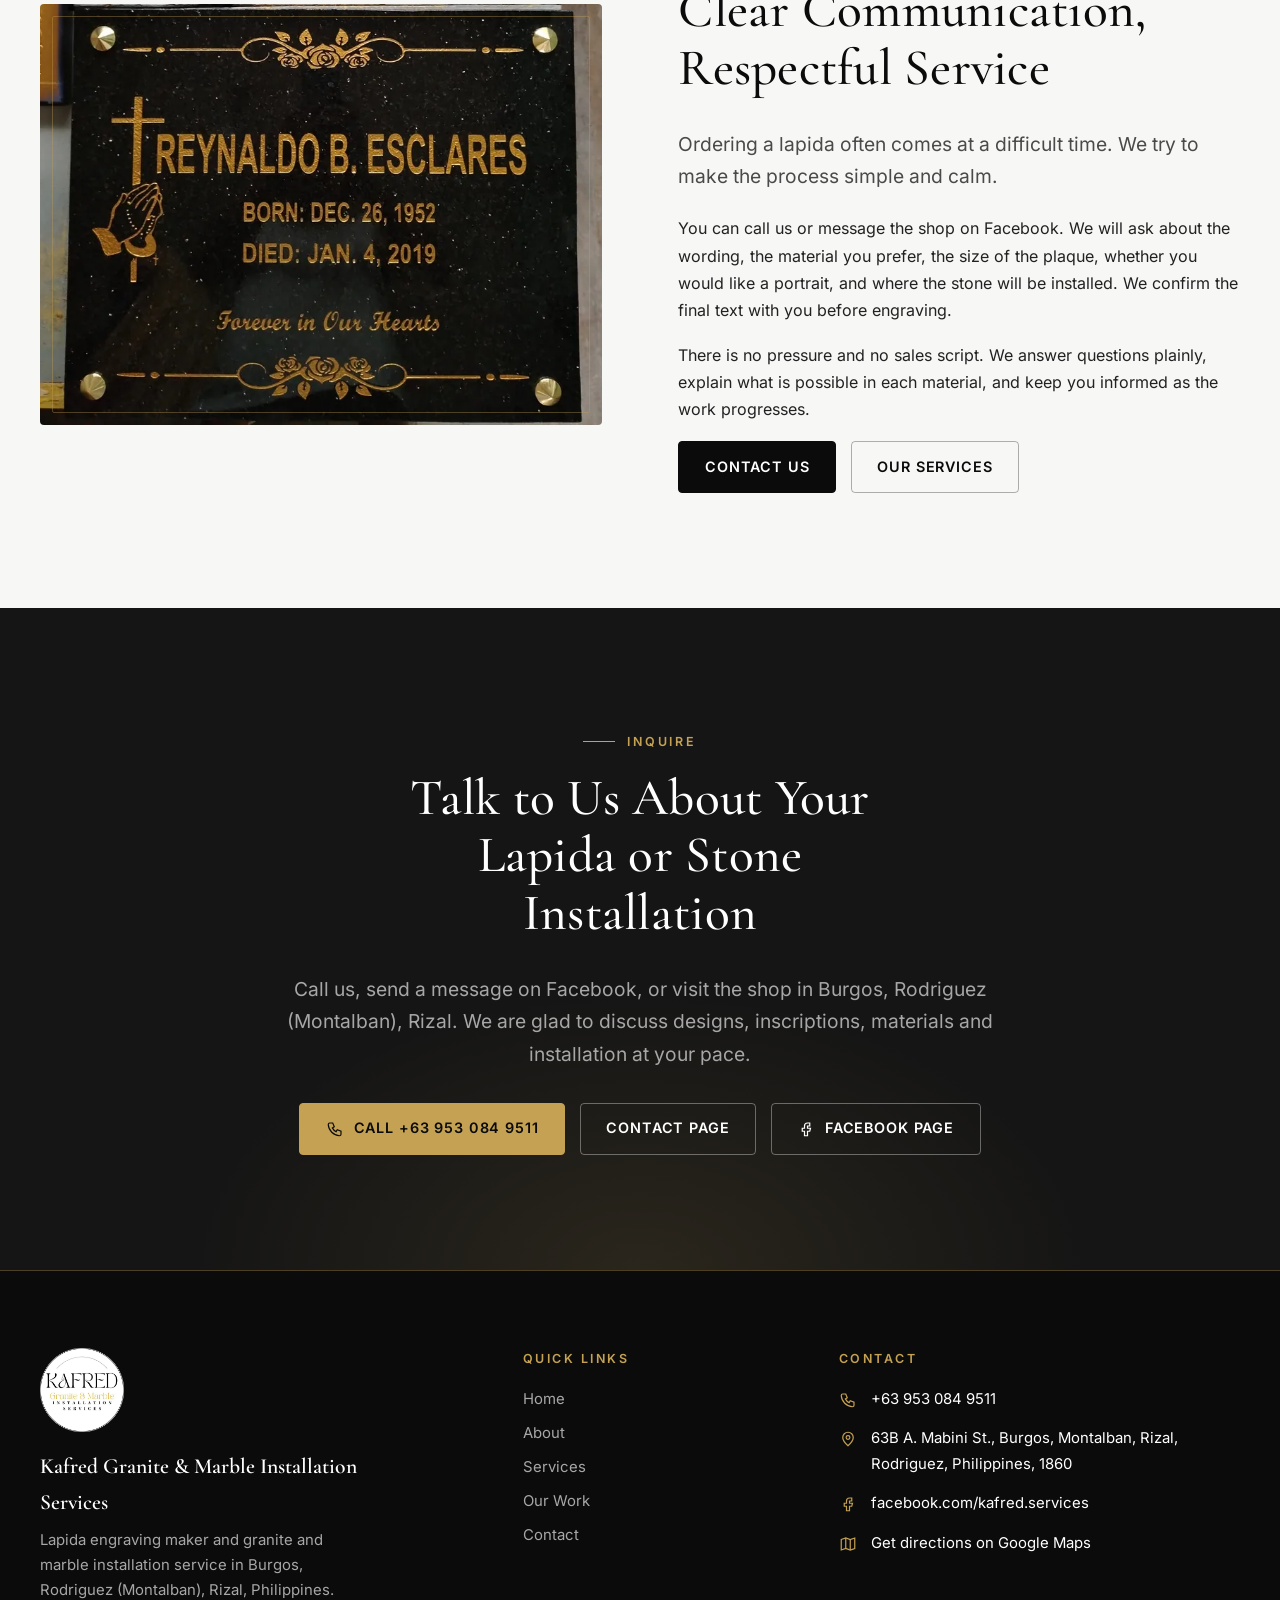
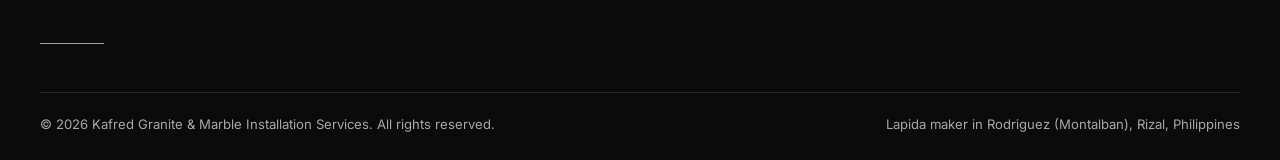
==== commit 8f8cb36b: "SEO, GEO and AEO pass; switch production domain to kafredlapida.com Content and structure - Clean H1" ====
--- a/about/index.html
+++ b/about/index.html
@@ -3,45 +3,62 @@
 <head>
   <meta charset="UTF-8">
   <meta name="viewport" content="width=device-width, initial-scale=1">
-  <title>About Kafred Granite &amp; Marble Installation Services | Rodriguez, Rizal</title>
-  <meta name="description" content="Learn about Kafred Granite &amp; Marble Installation Services, a lapida maker and granite and marble installer in Burgos, Rodriguez (Montalban), Rizal, focused on careful engraving and respectful service.">
-  <link rel="canonical" href="https://example.com/about/">
-  <meta name="robots" content="index, follow">
+  <title>About Kafred Granite &amp; Marble | Rodriguez, Rizal</title>
+  <meta name="description" content="Kafred is a lapida maker and granite and marble installer in Burgos, Rodriguez (Montalban), Rizal, focused on careful engraving and respectful service.">
+  <link rel="canonical" href="https://kafredlapida.com/about/">
+  <link rel="alternate" hreflang="en-PH" href="https://kafredlapida.com/about/">
+  <link rel="alternate" hreflang="x-default" href="https://kafredlapida.com/about/">
+  <meta name="robots" content="index, follow, max-image-preview:large, max-snippet:-1, max-video-preview:-1">
   <meta name="theme-color" content="#0B0B0B">
+  <meta name="color-scheme" content="dark">
   <meta name="author" content="Kafred Granite & Marble Installation Services">
+  <meta name="application-name" content="Kafred">
+  <meta name="apple-mobile-web-app-title" content="Kafred">
+  <meta name="geo.region" content="PH-RIZ">
+  <meta name="geo.placename" content="Rodriguez (Montalban), Rizal, Philippines">
   <meta property="og:type" content="article">
   <meta property="og:site_name" content="Kafred Granite & Marble Installation Services">
-  <meta property="og:title" content="About Kafred Granite &amp; Marble Installation Services | Rodriguez, Rizal">
-  <meta property="og:description" content="Learn about Kafred Granite &amp; Marble Installation Services, a lapida maker and granite and marble installer in Burgos, Rodriguez (Montalban), Rizal, focused on careful engraving and respectful service.">
-  <meta property="og:url" content="https://example.com/about/">
-  <meta property="og:image" content="https://example.com/assets/images/og-image.jpg">
+  <meta property="og:title" content="About Kafred Granite &amp; Marble | Rodriguez, Rizal">
+  <meta property="og:description" content="Kafred is a lapida maker and granite and marble installer in Burgos, Rodriguez (Montalban), Rizal, focused on careful engraving and respectful service.">
+  <meta property="og:url" content="https://kafredlapida.com/about/">
+  <meta property="og:image" content="https://kafredlapida.com/assets/images/og-image.jpg">
   <meta property="og:image:width" content="1200">
   <meta property="og:image:height" content="630">
+  <meta property="og:image:alt" content="Kafred Granite &amp; Marble Installation Services logo">
   <meta property="og:locale" content="en_PH">
   <meta name="twitter:card" content="summary_large_image">
-  <meta name="twitter:title" content="About Kafred Granite &amp; Marble Installation Services | Rodriguez, Rizal">
-  <meta name="twitter:description" content="Learn about Kafred Granite &amp; Marble Installation Services, a lapida maker and granite and marble installer in Burgos, Rodriguez (Montalban), Rizal, focused on careful engraving and respectful service.">
-  <meta name="twitter:image" content="https://example.com/assets/images/og-image.jpg">
-  <link rel="icon" href="/favicon.ico" sizes="any">
-  <link rel="icon" type="image/png" sizes="32x32" href="/assets/icons/favicon-32.png">
-  <link rel="icon" type="image/png" sizes="192x192" href="/assets/icons/favicon-192.png">
-  <link rel="apple-touch-icon" sizes="180x180" href="/assets/icons/favicon-180.png">
-  <link rel="preload" as="font" type="font/woff2" href="/assets/fonts/CormorantGaramond-Variable.woff2" crossorigin>
-  <link rel="preload" as="font" type="font/woff2" href="/assets/fonts/Inter-Variable.woff2" crossorigin>
-  <link rel="stylesheet" href="/assets/css/style.css">
+  <meta name="twitter:title" content="About Kafred Granite &amp; Marble | Rodriguez, Rizal">
+  <meta name="twitter:description" content="Kafred is a lapida maker and granite and marble installer in Burgos, Rodriguez (Montalban), Rizal, focused on careful engraving and respectful service.">
+  <meta name="twitter:image" content="https://kafredlapida.com/assets/images/og-image.jpg">
+  <meta name="twitter:image:alt" content="Kafred Granite &amp; Marble Installation Services logo">
+  <link rel="icon" href="../favicon.ico" sizes="any">
+  <link rel="icon" type="image/png" sizes="32x32" href="../assets/icons/favicon-32.png">
+  <link rel="icon" type="image/png" sizes="192x192" href="../assets/icons/favicon-192.png">
+  <link rel="apple-touch-icon" sizes="180x180" href="../assets/icons/favicon-180.png">
+  <link rel="manifest" href="../site.webmanifest">
+  <link rel="preload" as="font" type="font/woff2" href="../assets/fonts/CormorantGaramond-Variable.woff2" crossorigin>
+  <link rel="preload" as="font" type="font/woff2" href="../assets/fonts/Inter-Variable.woff2" crossorigin>
+  <link rel="stylesheet" href="../assets/css/style.css">
   <script type="application/ld+json">
 {
   "@context": "https://schema.org",
   "@graph": [
     {
       "@type": "LocalBusiness",
-      "@id": "https://example.com/#business",
+      "@id": "https://kafredlapida.com/#business",
       "name": "Kafred Granite & Marble Installation Services",
-      "description": "Lapida engraving, memorial stone craftsmanship, and granite and marble fabrication and installation services in Rodriguez (Montalban), Rizal, Philippines.",
-      "url": "https://example.com/",
+      "alternateName": "Kafred",
+      "description": "Lapida (memorial plaque) engraving maker and granite and marble fabrication and installation service in Burgos, Rodriguez (Montalban), Rizal, Philippines.",
+      "url": "https://kafredlapida.com/",
       "telephone": "+639530849511",
-      "image": "https://example.com/assets/images/og-image.jpg",
-      "logo": "https://example.com/assets/images/logo.png",
+      "image": [
+        "https://kafredlapida.com/assets/images/og-image.jpg",
+        "https://kafredlapida.com/assets/images/projects/lapida-white-marble-gold-lettering-two-portraits-installed-1600.webp",
+        "https://kafredlapida.com/assets/images/projects/lapida-black-galaxy-granite-gold-lettering-brass-fittings-1600.webp",
+        "https://kafredlapida.com/assets/images/projects/lapida-black-galaxy-granite-gold-lettering-portrait-1600.webp",
+        "https://kafredlapida.com/assets/images/projects/lapida-white-marble-black-lettering-veined-1600.webp"
+      ],
+      "logo": "https://kafredlapida.com/assets/images/logo.png",
       "address": {
         "@type": "PostalAddress",
         "streetAddress": "63B A. Mabini St., Burgos",
@@ -50,38 +67,150 @@
         "postalCode": "1860",
         "addressCountry": "PH"
       },
+      "areaServed": [
+        {
+          "@type": "City",
+          "name": "Rodriguez (Montalban)"
+        },
+        {
+          "@type": "AdministrativeArea",
+          "name": "Rizal"
+        }
+      ],
+      "contactPoint": {
+        "@type": "ContactPoint",
+        "telephone": "+639530849511",
+        "contactType": "customer service",
+        "url": "https://kafredlapida.com/contact/"
+      },
       "hasMap": "https://maps.app.goo.gl/MZECwJ6J6NqyNUKT8",
       "sameAs": [
         "https://www.facebook.com/kafred.services"
-      ]
+      ],
+      "knowsAbout": [
+        "Lapida engraving",
+        "Memorial plaques",
+        "Gravestone lettering",
+        "Granite fabrication",
+        "Granite installation",
+        "Marble fabrication",
+        "Marble installation",
+        "Laser-etched portraits on granite",
+        "Ceramic photo inserts",
+        "Pet memorial plaques"
+      ],
+      "hasOfferCatalog": {
+        "@type": "OfferCatalog",
+        "name": "Lapida, granite and marble services",
+        "itemListElement": [
+          {
+            "@type": "Offer",
+            "itemOffered": {
+              "@id": "https://kafredlapida.com/services/#lapida-engraving-service"
+            }
+          },
+          {
+            "@type": "Offer",
+            "itemOffered": {
+              "@id": "https://kafredlapida.com/services/#custom-lapida-service"
+            }
+          },
+          {
+            "@type": "Offer",
+            "itemOffered": {
+              "@id": "https://kafredlapida.com/services/#granite-service"
+            }
+          },
+          {
+            "@type": "Offer",
+            "itemOffered": {
+              "@id": "https://kafredlapida.com/services/#marble-service"
+            }
+          },
+          {
+            "@type": "Offer",
+            "itemOffered": {
+              "@id": "https://kafredlapida.com/services/#other-stonework-service"
+            }
+          }
+        ]
+      }
+    },
+    {
+      "@type": "WebSite",
+      "@id": "https://kafredlapida.com/#website",
+      "url": "https://kafredlapida.com/",
+      "name": "Kafred Granite & Marble Installation Services",
+      "alternateName": "Kafred",
+      "description": "Official website of Kafred Granite & Marble Installation Services, lapida maker and stone installer in Rodriguez (Montalban), Rizal.",
+      "publisher": {
+        "@id": "https://kafredlapida.com/#business"
+      },
+      "inLanguage": "en-PH"
     },
     {
       "@type": "BreadcrumbList",
+      "@id": "https://kafredlapida.com/about/#breadcrumb",
       "itemListElement": [
         {
           "@type": "ListItem",
           "position": 1,
           "name": "Home",
-          "item": "https://example.com/"
+          "item": "https://kafredlapida.com/"
         },
         {
           "@type": "ListItem",
           "position": 2,
           "name": "About",
-          "item": "https://example.com/about/"
+          "item": "https://kafredlapida.com/about/"
         }
       ]
+    },
+    {
+      "@type": "AboutPage",
+      "@id": "https://kafredlapida.com/about/#webpage",
+      "url": "https://kafredlapida.com/about/",
+      "name": "About Kafred Granite & Marble | Rodriguez, Rizal",
+      "headline": "About Kafred Granite & Marble | Rodriguez, Rizal",
+      "description": "Kafred is a lapida maker and granite and marble installer in Burgos, Rodriguez (Montalban), Rizal, focused on careful engraving and respectful service.",
+      "inLanguage": "en-PH",
+      "isPartOf": {
+        "@id": "https://kafredlapida.com/#website"
+      },
+      "about": {
+        "@id": "https://kafredlapida.com/#business"
+      },
+      "datePublished": "2026-10-14",
+      "dateModified": "2026-10-14",
+      "primaryImageOfPage": {
+        "@type": "ImageObject",
+        "contentUrl": "https://kafredlapida.com/assets/images/projects/lapida-white-marble-workshop-angle-1600.webp",
+        "url": "https://kafredlapida.com/assets/images/projects/lapida-white-marble-workshop-angle-1600.webp",
+        "width": 1600,
+        "height": 886
+      },
+      "speakable": {
+        "@type": "SpeakableSpecification",
+        "cssSelector": [
+          "#page-title",
+          ".page-lede",
+          ".intro-summary"
+        ]
+      },
+      "breadcrumb": {
+        "@id": "https://kafredlapida.com/about/#breadcrumb"
+      }
     }
   ]
 }
   </script>
 </head>
 <body>
-  <a class="skip-link" href="#main">Skip to main content</a>
+  <a class="skip-link" href="#main" title="Skip to main content">Skip to main content</a>
   <header class="site-header">
     <div class="container header-inner">
-      <a class="brand" href="/" aria-label="Kafred Granite &amp; Marble Installation Services — Home">
-        <img src="/assets/images/logo-320.png" width="52" height="52" alt="Kafred Granite &amp; Marble Installation Services logo">
+      <a class="brand" href="../" aria-label="Kafred Granite &amp; Marble Installation Services — Home" title="Kafred Granite &amp; Marble Installation Services — Home">
+        <img src="../assets/images/logo-320.png" width="52" height="52" alt="Kafred Granite &amp; Marble Installation Services logo" title="Kafred Granite &amp; Marble Installation Services">
         <span class="brand__text"><span class="brand__name">KAFRED</span><br><span class="brand__tag">Granite &amp; Marble</span></span>
       </a>
       <button class="nav-toggle" type="button" aria-expanded="false" aria-controls="site-nav" aria-label="Open menu">
@@ -89,54 +218,54 @@
       </button>
       <nav class="site-nav" id="site-nav" aria-label="Main navigation">
         <ul class="nav-list">
-            <li><a href="/">Home</a></li>
-            <li><a href="/about/" aria-current="page">About</a></li>
-            <li><a href="/services/">Services</a></li>
-            <li><a href="/our-work/">Our Work</a></li>
-            <li><a href="/contact/">Contact</a></li>
+            <li><a href="../" title="Kafred home page: lapida engraving, granite and marble in Rizal">Home</a></li>
+            <li><a href="../about/" title="About Kafred Granite &amp; Marble Installation Services" aria-current="page">About</a></li>
+            <li><a href="../services/" title="Lapida engraving, granite and marble services">Services</a></li>
+            <li><a href="../our-work/" title="Gallery of finished lapida and stonework">Our Work</a></li>
+            <li><a href="../contact/" title="Contact Kafred: phone, address, map and inquiry form">Contact</a></li>
         </ul>
         <div class="nav-cta">
-          <a class="btn btn--gold" href="tel:+639530849511"><svg viewBox="0 0 24 24" fill="none" stroke="currentColor" stroke-width="1.6" aria-hidden="true"><path d="M5 4h4l2 5-2.5 1.5a11 11 0 0 0 5 5L15 13l5 2v4a2 2 0 0 1-2 2A16 16 0 0 1 3 6a2 2 0 0 1 2-2z"/></svg> Call&nbsp;+63&nbsp;953&nbsp;084&nbsp;9511</a>
+          <a class="btn btn--gold" href="tel:+639530849511" title="Call Kafred at +63 953 084 9511"><svg viewBox="0 0 24 24" fill="none" stroke="currentColor" stroke-width="1.6" aria-hidden="true"><path d="M5 4h4l2 5-2.5 1.5a11 11 0 0 0 5 5L15 13l5 2v4a2 2 0 0 1-2 2A16 16 0 0 1 3 6a2 2 0 0 1 2-2z"/></svg> Call&nbsp;+63&nbsp;953&nbsp;084&nbsp;9511</a>
         </div>
       </nav>
     </div>
   </header>
   <main id="main">
     
-    <section class="page-hero">
+    <section class="page-hero" aria-labelledby="page-title">
       <div class="container">
         <nav aria-label="Breadcrumb">
           <ol class="breadcrumb">
-            <li><a href="/">Home</a></li>
+            <li><a href="../" title="Kafred home page">Home</a></li>
             <li aria-current="page">About</li>
           </ol>
         </nav>
-        <h1>About Kafred Granite &amp; Marble Installation Services</h1>
+        <h1 id="page-title">About Kafred Granite &amp; Marble Installation Services</h1>
         <hr class="gold-rule">
-        <p class="lede">A lapida maker and granite and marble installer in Rodriguez (Montalban), Rizal, dedicated to careful engraving and dependable stonework.</p>
-      </div>
-    </section>
-
-    <section class="section">
+        <p class="lede page-lede">A lapida maker and granite and marble installer in Rodriguez (Montalban), Rizal, dedicated to careful engraving and dependable stonework.</p>
+      </div>
+    </section>
+
+    <section class="section" id="who-we-are" aria-labelledby="who-heading">
       <div class="container split">
         <div class="split__body reveal">
           <p class="eyebrow">Who we are</p>
-          <h2>Memorial craftsmanship from Burgos, Rodriguez, Rizal</h2>
-          <p class="lede">Kafred Granite &amp; Marble Installation Services makes lapida and memorial plaques and installs granite and marble stonework.</p>
-          <p>Our shop is at 63B A. Mabini St., Burgos, in Rodriguez (Montalban), Rizal. From there we engrave, fabricate and install memorial stones for families in the area, and we take on granite and marble installation work where our craft is needed.</p>
-          <p>Each piece in our portfolio was made in our shop. We photograph finished work on the bench and, where families allow, after installation, so prospective customers can see the real quality of the lettering, portraits and stone.</p>
+          <h2 id="who-heading">Memorial Craftsmanship from Burgos, Rodriguez (Montalban), Rizal</h2>
+          <p class="lede intro-summary">Kafred Granite &amp; Marble Installation Services makes lapida and memorial plaques and installs granite and marble stonework.</p>
+          <p>Our shop is at 63B A. Mabini St., Burgos, in Rodriguez (Montalban), Rizal. From there we engrave, fabricate and install memorial stones for families in the area, and we take on <a href="../services/#granite" title="Granite fabrication and installation">granite</a> and <a href="../services/#marble" title="Marble fabrication and installation">marble</a> installation work where our craft is needed.</p>
+          <p>Each piece in our <a href="../our-work/" title="Gallery of finished lapida and stonework">portfolio</a> was made in our shop. We photograph finished work on the bench and, where families allow, after installation, so prospective customers can see the real quality of the lettering, portraits and stone.</p>
         </div>
         <div class="split__media split__media--landscape reveal">
-          <img src="/assets/images/projects/lapida-white-marble-workshop-angle-800.webp" srcset="/assets/images/projects/lapida-white-marble-workshop-angle-800.webp 800w, /assets/images/projects/lapida-white-marble-workshop-angle-1600.webp 1600w" sizes="(min-width: 860px) 45vw, 100vw" width="800" height="443" loading="lazy" decoding="async" alt="Angled view of a white marble lapida on the workshop bench, showing the stone&#x27;s thickness and black engraved lettering">
-        </div>
-      </div>
-    </section>
-
-    <section class="section section--dark2">
+          <img src="../assets/images/projects/lapida-white-marble-workshop-angle-800.webp" srcset="../assets/images/projects/lapida-white-marble-workshop-angle-800.webp 800w, ../assets/images/projects/lapida-white-marble-workshop-angle-1600.webp 1600w" sizes="(min-width: 860px) 45vw, 100vw" width="800" height="443" loading="lazy" decoding="async" alt="Angled view of a white marble lapida on the workshop bench, showing the stone&#x27;s thickness and black engraved lettering" title="White marble lapida on the bench, showing the finished edge and black engraved lettering — Kafred Granite &amp; Marble Installation Services">
+        </div>
+      </div>
+    </section>
+
+    <section class="section section--dark2" id="our-focus" aria-labelledby="focus-heading">
       <div class="container">
         <div class="section-head reveal">
           <p class="eyebrow">Our focus</p>
-          <h2>Lapida engraving, granite, marble and stonework</h2>
+          <h2 id="focus-heading">Lapida Engraving, Granite, Marble and Stonework</h2>
           <p class="lede">Four related crafts, practised together in one shop.</p>
         </div>
         <div class="values">
@@ -147,51 +276,51 @@
       </div>
     </section>
 
-    <section class="section">
+    <section class="section" id="craftsmanship" aria-labelledby="craft-heading">
       <div class="container split split--reverse">
         <div class="split__body reveal">
           <p class="eyebrow">Craftsmanship</p>
-          <h2>Attention to the details that last</h2>
+          <h2 id="craft-heading">Attention to the Details That Last</h2>
           <p>A memorial is read for decades. We take time over letter spacing, alignment and the depth and fill of the engraving so the inscription stays crisp on polished black granite, speckled black galaxy granite, blue pearl granite or veined white marble.</p>
           <p>Portraits are handled with particular care. Ceramic photo inserts are framed cleanly in the stone, and laser-etched portraits are prepared so the likeness is faithful and the tones are even across the surface.</p>
           <p>Before a piece leaves the shop we check every name, date and line against the family's instructions.</p>
-          <a class="text-link" href="/our-work/">See examples of our work</a>
+          <a class="text-link" href="../our-work/" title="Gallery of finished lapida and stonework">See examples of our work</a>
         </div>
         <div class="split__media split__media--landscape reveal">
-          <img src="/assets/images/projects/lapida-black-granite-laser-etched-portrait-scroll-border-800.webp" srcset="/assets/images/projects/lapida-black-granite-laser-etched-portrait-scroll-border-800.webp 800w, /assets/images/projects/lapida-black-granite-laser-etched-portrait-scroll-border-1600.webp 1600w" sizes="(min-width: 860px) 45vw, 100vw" width="800" height="655" loading="lazy" decoding="async" alt="Black granite lapida with a laser-etched portrait, scroll border and white lettering for two names">
-        </div>
-      </div>
-    </section>
-
-    <section class="section section--light">
+          <img src="../assets/images/projects/lapida-black-granite-laser-etched-portrait-scroll-border-800.webp" srcset="../assets/images/projects/lapida-black-granite-laser-etched-portrait-scroll-border-800.webp 800w, ../assets/images/projects/lapida-black-granite-laser-etched-portrait-scroll-border-1600.webp 1600w" sizes="(min-width: 860px) 45vw, 100vw" width="800" height="655" loading="lazy" decoding="async" alt="Black granite lapida with a laser-etched portrait, scroll border and white lettering for two names" title="Black granite lapida with an etched portrait, scroll border and lettering for two names — Kafred Granite &amp; Marble Installation Services">
+        </div>
+      </div>
+    </section>
+
+    <section class="section section--light" id="how-we-work" aria-labelledby="how-heading">
       <div class="container split">
         <div class="split__media split__media--landscape reveal">
-          <img src="/assets/images/projects/lapida-black-galaxy-granite-gold-lettering-brass-fittings-800.webp" srcset="/assets/images/projects/lapida-black-galaxy-granite-gold-lettering-brass-fittings-800.webp 800w, /assets/images/projects/lapida-black-galaxy-granite-gold-lettering-brass-fittings-1600.webp 1600w" sizes="(min-width: 860px) 45vw, 100vw" width="800" height="597" loading="lazy" decoding="async" alt="Black galaxy granite lapida with gold lettering, rose border and brass standoff fittings">
+          <img src="../assets/images/projects/lapida-black-galaxy-granite-gold-lettering-brass-fittings-800.webp" srcset="../assets/images/projects/lapida-black-galaxy-granite-gold-lettering-brass-fittings-800.webp 800w, ../assets/images/projects/lapida-black-galaxy-granite-gold-lettering-brass-fittings-1600.webp 1600w" sizes="(min-width: 860px) 45vw, 100vw" width="800" height="597" loading="lazy" decoding="async" alt="Black galaxy granite lapida with gold lettering, rose border and brass standoff fittings" title="Black galaxy granite lapida with gold lettering, rose border and brass standoff fittings — Kafred Granite &amp; Marble Installation Services">
         </div>
         <div class="split__body reveal">
           <p class="eyebrow">How we work with you</p>
-          <h2>Clear communication, respectful service</h2>
+          <h2 id="how-heading">Clear Communication, Respectful Service</h2>
           <p class="lede">Ordering a lapida often comes at a difficult time. We try to make the process simple and calm.</p>
           <p>You can call us or message the shop on Facebook. We will ask about the wording, the material you prefer, the size of the plaque, whether you would like a portrait, and where the stone will be installed. We confirm the final text with you before engraving.</p>
           <p>There is no pressure and no sales script. We answer questions plainly, explain what is possible in each material, and keep you informed as the work progresses.</p>
           <div class="btn-row">
-            <a class="btn btn--dark" href="/contact/">Contact Us</a>
-            <a class="btn btn--outline" href="/services/">Our Services</a>
+            <a class="btn btn--dark" href="../contact/" title="Contact page: phone, address, map and inquiry form">Contact Us</a>
+            <a class="btn btn--outline" href="../services/" title="Lapida engraving, granite and marble services">Our Services</a>
           </div>
         </div>
       </div>
     </section>
 
     
-    <section class="cta-band section--dark2">
+    <section class="cta-band section--dark2" aria-labelledby="cta-heading">
       <div class="container">
         <p class="eyebrow" style="justify-content:center">Inquire</p>
-        <h2>Let's talk about what you need</h2>
+        <h2 id="cta-heading">Talk to Us About Your Lapida or Stone Installation</h2>
         <p class="lede">Call us, send a message on Facebook, or visit the shop in Burgos, Rodriguez (Montalban), Rizal. We are glad to discuss designs, inscriptions, materials and installation at your pace.</p>
         <div class="btn-row">
-          <a class="btn btn--gold" href="tel:+639530849511"><svg viewBox="0 0 24 24" fill="none" stroke="currentColor" stroke-width="1.6" aria-hidden="true"><path d="M5 4h4l2 5-2.5 1.5a11 11 0 0 0 5 5L15 13l5 2v4a2 2 0 0 1-2 2A16 16 0 0 1 3 6a2 2 0 0 1 2-2z"/></svg> Call&nbsp;+63&nbsp;953&nbsp;084&nbsp;9511</a>
-          <a class="btn btn--outline" href="/contact/">Contact Page</a>
-          <a class="btn btn--outline" href="https://www.facebook.com/kafred.services" target="_blank" rel="noopener"><svg viewBox="0 0 24 24" fill="none" stroke="currentColor" stroke-width="1.6" aria-hidden="true"><path d="M14 8h3V4h-3a4 4 0 0 0-4 4v3H7v4h3v6h4v-6h3l1-4h-4V8z"/></svg> Facebook Page</a>
+          <a class="btn btn--gold" href="tel:+639530849511" title="Call Kafred at +63 953 084 9511"><svg viewBox="0 0 24 24" fill="none" stroke="currentColor" stroke-width="1.6" aria-hidden="true"><path d="M5 4h4l2 5-2.5 1.5a11 11 0 0 0 5 5L15 13l5 2v4a2 2 0 0 1-2 2A16 16 0 0 1 3 6a2 2 0 0 1 2-2z"/></svg> Call&nbsp;+63&nbsp;953&nbsp;084&nbsp;9511</a>
+          <a class="btn btn--outline" href="../contact/" title="Contact page: phone, address, map and inquiry form">Contact Page</a>
+          <a class="btn btn--outline" href="https://www.facebook.com/kafred.services" target="_blank" rel="noopener" title="Kafred Granite &amp; Marble on Facebook"><svg viewBox="0 0 24 24" fill="none" stroke="currentColor" stroke-width="1.6" aria-hidden="true"><path d="M14 8h3V4h-3a4 4 0 0 0-4 4v3H7v4h3v6h4v-6h3l1-4h-4V8z"/></svg> Facebook Page</a>
         </div>
       </div>
     </section>
@@ -200,37 +329,37 @@
     <div class="container">
       <div class="footer-grid">
         <div class="footer-brand">
-          <img src="/assets/images/logo-320.png" width="84" height="84" alt="Kafred Granite &amp; Marble Installation Services logo" loading="lazy">
+          <img src="../assets/images/logo-320.png" width="84" height="84" alt="Kafred Granite &amp; Marble Installation Services logo" title="Kafred Granite &amp; Marble Installation Services" loading="lazy">
           <p class="footer-name">Kafred Granite &amp; Marble Installation Services</p>
-          <p>Lapida engraving, memorial stone craftsmanship, and granite and marble installation in Rodriguez (Montalban), Rizal.</p>
+          <p>Lapida engraving maker and granite and marble installation service in Burgos, Rodriguez (Montalban), Rizal, Philippines.</p>
         </div>
         <nav aria-label="Footer navigation">
-          <h2 class="footer-heading">Quick Links</h2>
+          <p class="footer-heading">Quick Links</p>
           <ul class="footer-links">
-            <li><a href="/">Home</a></li>
-            <li><a href="/about/">About</a></li>
-            <li><a href="/services/">Services</a></li>
-            <li><a href="/our-work/">Our Work</a></li>
-            <li><a href="/contact/">Contact</a></li>
+            <li><a href="../" title="Kafred home page: lapida engraving, granite and marble in Rizal">Home</a></li>
+            <li><a href="../about/" title="About Kafred Granite &amp; Marble Installation Services">About</a></li>
+            <li><a href="../services/" title="Lapida engraving, granite and marble services">Services</a></li>
+            <li><a href="../our-work/" title="Gallery of finished lapida and stonework">Our Work</a></li>
+            <li><a href="../contact/" title="Contact Kafred: phone, address, map and inquiry form">Contact</a></li>
           </ul>
         </nav>
         <div>
-          <h2 class="footer-heading">Contact</h2>
+          <p class="footer-heading">Contact</p>
           <ul class="footer-contact">
-            <li><svg viewBox="0 0 24 24" fill="none" stroke="currentColor" stroke-width="1.6" aria-hidden="true"><path d="M5 4h4l2 5-2.5 1.5a11 11 0 0 0 5 5L15 13l5 2v4a2 2 0 0 1-2 2A16 16 0 0 1 3 6a2 2 0 0 1 2-2z"/></svg><span><a href="tel:+639530849511">+63&nbsp;953&nbsp;084&nbsp;9511</a></span></li>
-            <li><svg viewBox="0 0 24 24" fill="none" stroke="currentColor" stroke-width="1.6" aria-hidden="true"><path d="M12 21s-7-6.2-7-11a7 7 0 0 1 14 0c0 4.8-7 11-7 11z"/><circle cx="12" cy="10" r="2.5"/></svg><address><a href="https://maps.app.goo.gl/MZECwJ6J6NqyNUKT8" target="_blank" rel="noopener">63B A. Mabini St., Burgos, Montalban, Rizal, Rodriguez, Philippines, 1860</a></address></li>
-            <li><svg viewBox="0 0 24 24" fill="none" stroke="currentColor" stroke-width="1.6" aria-hidden="true"><path d="M14 8h3V4h-3a4 4 0 0 0-4 4v3H7v4h3v6h4v-6h3l1-4h-4V8z"/></svg><span><a href="https://www.facebook.com/kafred.services" target="_blank" rel="noopener">facebook.com/kafred.services</a></span></li>
-            <li><svg viewBox="0 0 24 24" fill="none" stroke="currentColor" stroke-width="1.6" aria-hidden="true"><path d="M3 6l6-2 6 2 6-2v14l-6 2-6-2-6 2z"/><path d="M9 4v14M15 6v14"/></svg><span><a href="https://maps.app.goo.gl/MZECwJ6J6NqyNUKT8" target="_blank" rel="noopener">Get directions on Google Maps</a></span></li>
+            <li><svg viewBox="0 0 24 24" fill="none" stroke="currentColor" stroke-width="1.6" aria-hidden="true"><path d="M5 4h4l2 5-2.5 1.5a11 11 0 0 0 5 5L15 13l5 2v4a2 2 0 0 1-2 2A16 16 0 0 1 3 6a2 2 0 0 1 2-2z"/></svg><span><a href="tel:+639530849511" title="Call Kafred at +63 953 084 9511">+63&nbsp;953&nbsp;084&nbsp;9511</a></span></li>
+            <li><svg viewBox="0 0 24 24" fill="none" stroke="currentColor" stroke-width="1.6" aria-hidden="true"><path d="M12 21s-7-6.2-7-11a7 7 0 0 1 14 0c0 4.8-7 11-7 11z"/><circle cx="12" cy="10" r="2.5"/></svg><address><a href="https://maps.app.goo.gl/MZECwJ6J6NqyNUKT8" target="_blank" rel="noopener" title="Open the Kafred shop location in Google Maps">63B A. Mabini St., Burgos, Montalban, Rizal, Rodriguez, Philippines, 1860</a></address></li>
+            <li><svg viewBox="0 0 24 24" fill="none" stroke="currentColor" stroke-width="1.6" aria-hidden="true"><path d="M14 8h3V4h-3a4 4 0 0 0-4 4v3H7v4h3v6h4v-6h3l1-4h-4V8z"/></svg><span><a href="https://www.facebook.com/kafred.services" target="_blank" rel="noopener me" title="Kafred Granite &amp; Marble on Facebook">facebook.com/kafred.services</a></span></li>
+            <li><svg viewBox="0 0 24 24" fill="none" stroke="currentColor" stroke-width="1.6" aria-hidden="true"><path d="M3 6l6-2 6 2 6-2v14l-6 2-6-2-6 2z"/><path d="M9 4v14M15 6v14"/></svg><span><a href="https://maps.app.goo.gl/MZECwJ6J6NqyNUKT8" target="_blank" rel="noopener" title="Get directions to Kafred in Google Maps">Get directions on Google Maps</a></span></li>
           </ul>
         </div>
       </div>
       <div class="footer-divider" aria-hidden="true"></div>
       <div class="footer-bottom">
         <p>&copy; <span id="copyright-year">2026</span> Kafred Granite &amp; Marble Installation Services. All rights reserved.</p>
-        <p>Rodriguez (Montalban), Rizal, Philippines</p>
+        <p>Lapida maker in Rodriguez (Montalban), Rizal, Philippines</p>
       </div>
     </div>
   </footer>
-  <script src="/assets/js/main.js" defer></script>
+  <script src="../assets/js/main.js" defer></script>
 </body>
 </html>
--- a/assets/css/style.css
+++ b/assets/css/style.css
@@ -241,19 +241,57 @@
 .hero__media { position: relative; }
 .hero__frame {
   position: relative; aspect-ratio: 4 / 3; overflow: hidden; border-radius: var(--radius);
-  box-shadow: 0 30px 60px rgba(0,0,0,0.5);
+  box-shadow: 0 30px 60px rgba(0,0,0,0.5); background: var(--black-2);
 }
 .hero__frame img { width: 100%; height: 100%; object-fit: cover; }
 .hero__frame::after {
-  content: ""; position: absolute; inset: 12px; border: 1px solid var(--gold-soft); pointer-events: none;
-}
-.hero__caption { margin-top: 0.9rem; font-size: 0.8rem; letter-spacing: 0.08em; text-transform: uppercase; color: var(--gray); }
-.hero__meta { display: flex; flex-wrap: wrap; gap: 1.5rem 2.5rem; margin-top: 2.5rem; padding-top: 1.5rem; border-top: 1px solid var(--line-dark); }
+  content: ""; position: absolute; inset: 12px; border: 1px solid var(--gold-soft); pointer-events: none; z-index: 2;
+}
+.hero__caption { margin-top: 0.9rem; min-height: 1.4em; font-size: 0.8rem; letter-spacing: 0.08em; text-transform: uppercase; color: var(--gray); }
+
+/* Hero slideshow (crossfade) */
+.hero-slides__track { position: absolute; inset: 0; }
+.hero-slide {
+  position: absolute; inset: 0; margin: 0; opacity: 0; z-index: 0;
+  transition: opacity 1.1s var(--ease);
+}
+.hero-slide img { transform: scale(1); transition: transform 7s linear; }
+.hero-slide.is-active { opacity: 1; z-index: 1; }
+.hero-slide.is-active img { transform: scale(1.04); }
+.hero-slides__controls {
+  position: absolute; left: 0; right: 0; bottom: 0; z-index: 3;
+  display: flex; align-items: center; gap: 0.5rem; padding: 0.9rem 1.1rem 1rem;
+  background: linear-gradient(to top, rgba(11,11,11,0.75), transparent);
+}
+.hero-slides__btn {
+  width: 40px; height: 40px; flex: none; display: grid; place-items: center;
+  background: rgba(11,11,11,0.55); border: 1px solid rgba(255,255,255,0.22); border-radius: 50%; color: var(--white);
+  transition: border-color var(--dur), color var(--dur), background-color var(--dur);
+}
+.hero-slides__btn:hover { border-color: var(--gold); color: var(--gold); }
+.hero-slides__btn svg { width: 18px; height: 18px; }
+.hero-slides__pause { margin-left: auto; }
+.hero-slides__pause .icon-play { display: none; }
+.hero-slides__pause[aria-pressed="true"] .icon-pause { display: none; }
+.hero-slides__pause[aria-pressed="true"] .icon-play { display: block; }
+.hero-slides__dots { display: flex; align-items: center; gap: 0.35rem; padding: 0 0.25rem; }
+.hero-slides__dot {
+  width: 28px; height: 28px; padding: 0; background: transparent; border: 0; border-radius: 50%; position: relative;
+}
+.hero-slides__dot::before {
+  content: ""; position: absolute; left: 50%; top: 50%; width: 8px; height: 8px; margin: -4px 0 0 -4px; border-radius: 50%;
+  background: rgba(255,255,255,0.45); transition: background-color var(--dur), transform var(--dur);
+}
+.hero-slides__dot:hover::before { background: var(--white); }
+.hero-slides__dot[aria-current="true"]::before { background: var(--gold); transform: scale(1.35); }
+.hero-slides__dot:focus-visible { outline-offset: -2px; }
+@media (max-width: 420px) { .hero-slides__dot { width: 22px; } }
+.hero__meta { display: flex; flex-wrap: wrap; gap: 1.5rem 2.5rem; margin: 2.5rem 0 0; padding-top: 1.5rem; border-top: 1px solid var(--line-dark); }
 .hero__meta div { font-size: 0.85rem; color: var(--gray); }
-.hero__meta strong { display: block; font-family: var(--font-serif); font-size: 1.25rem; font-weight: 600; color: var(--white); letter-spacing: 0.02em; }
+.hero__meta dt { font-family: var(--font-serif); font-size: 1.25rem; font-weight: 600; color: var(--white); letter-spacing: 0.02em; }
+.hero__meta dd { margin: 0; }
 @media (min-width: 900px) {
   .hero__grid { grid-template-columns: 1.1fr 0.9fr; gap: 4rem; }
-  .hero__frame { aspect-ratio: 4 / 3.2; }
 }
 
 /* ---------- Ticker ---------- */
@@ -414,6 +452,28 @@
   transition: border-color var(--dur), color var(--dur);
 }
 .service-index a:hover { border-color: var(--gold); color: var(--gold); }
+
+/* ---------- FAQ (native details/summary) ---------- */
+.faq__list { max-width: 820px; border-top: 1px solid var(--line-dark); }
+.section--light .faq__list { border-color: var(--line-light); }
+.faq__item { border-bottom: 1px solid var(--line-dark); }
+.section--light .faq__item { border-color: var(--line-light); }
+.faq__item summary {
+  display: flex; align-items: center; justify-content: space-between; gap: 1.5rem; padding: 1.2rem 0; cursor: pointer; list-style: none;
+}
+.faq__item summary::-webkit-details-marker { display: none; }
+.faq__item summary h3 { margin: 0; font-family: var(--font-sans); font-size: 1.05rem; font-weight: 600; line-height: 1.4; }
+.faq__icon { position: relative; flex: none; width: 28px; height: 28px; border: 1px solid var(--gold-soft); border-radius: 50%; }
+.faq__icon::before, .faq__icon::after { content: ""; position: absolute; left: 50%; top: 50%; background: var(--gold); transition: transform var(--dur) var(--ease); }
+.faq__icon::before { width: 12px; height: 1px; transform: translate(-50%, -50%); }
+.faq__icon::after { width: 1px; height: 12px; transform: translate(-50%, -50%); }
+.faq__item[open] .faq__icon::after { transform: translate(-50%, -50%) rotate(90deg); }
+.faq__item summary:hover h3 { color: var(--gold); }
+.section--light .faq__item summary:hover h3 { color: var(--gold-text-light); }
+.faq__answer { padding: 0 0 1.4rem; max-width: 70ch; }
+.faq__answer p { margin: 0; color: var(--gray); }
+.section--light .faq__answer p { color: #3C3C3C; }
+.service-section__sub { font-size: 1.2rem; margin-top: 1.4rem; }
 
 /* ---------- Contact page ---------- */
 .contact-grid { display: grid; gap: 1.25rem; }
@@ -520,6 +580,7 @@
   html { scroll-behavior: auto; }
   *, *::before, *::after { animation-duration: 0.01ms !important; animation-iteration-count: 1 !important; transition-duration: 0.01ms !important; }
   .ticker__track { animation: none; width: auto; flex-wrap: wrap; }
+  .hero-slide img, .hero-slide.is-active img { transform: none; transition: none; }
   .ticker__list { flex-wrap: wrap; justify-content: center; row-gap: 0.4rem; }
   .ticker__list[aria-hidden="true"] { display: none; }
   .reveal { opacity: 1; transform: none; }
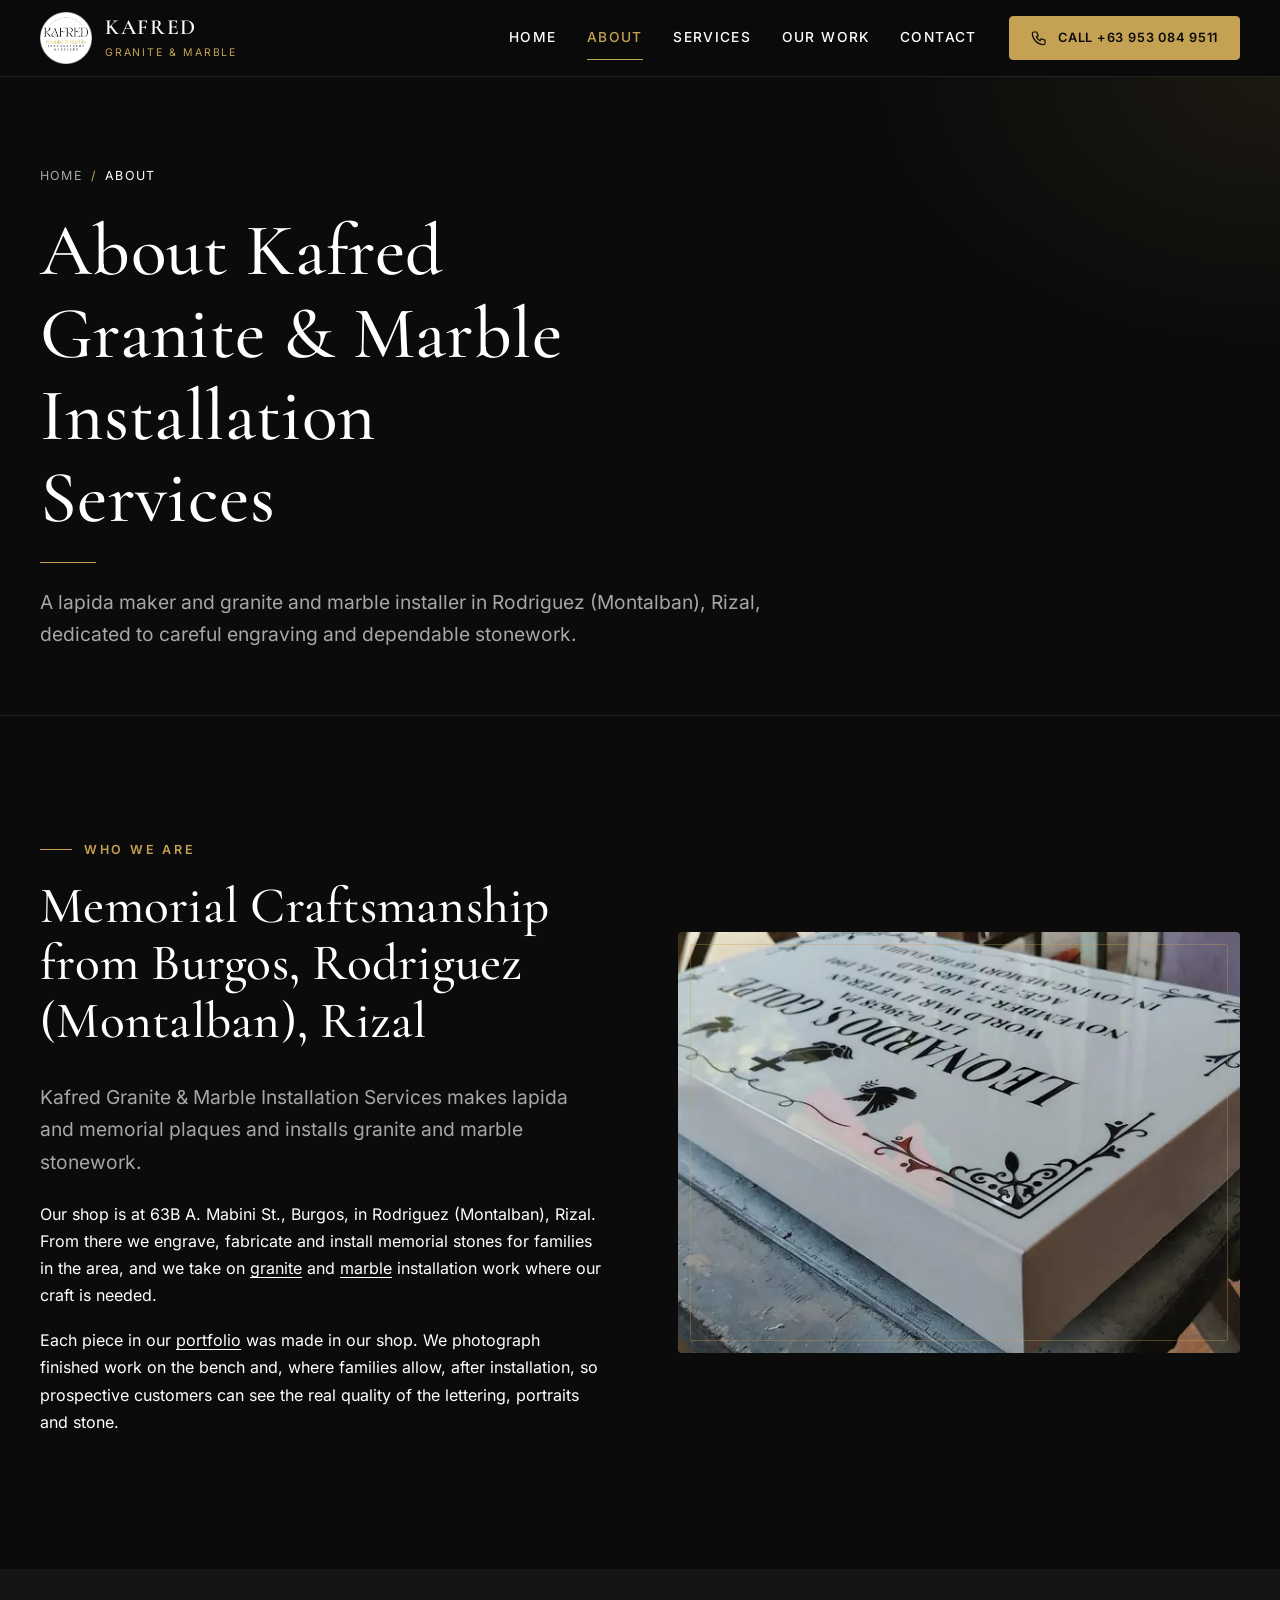
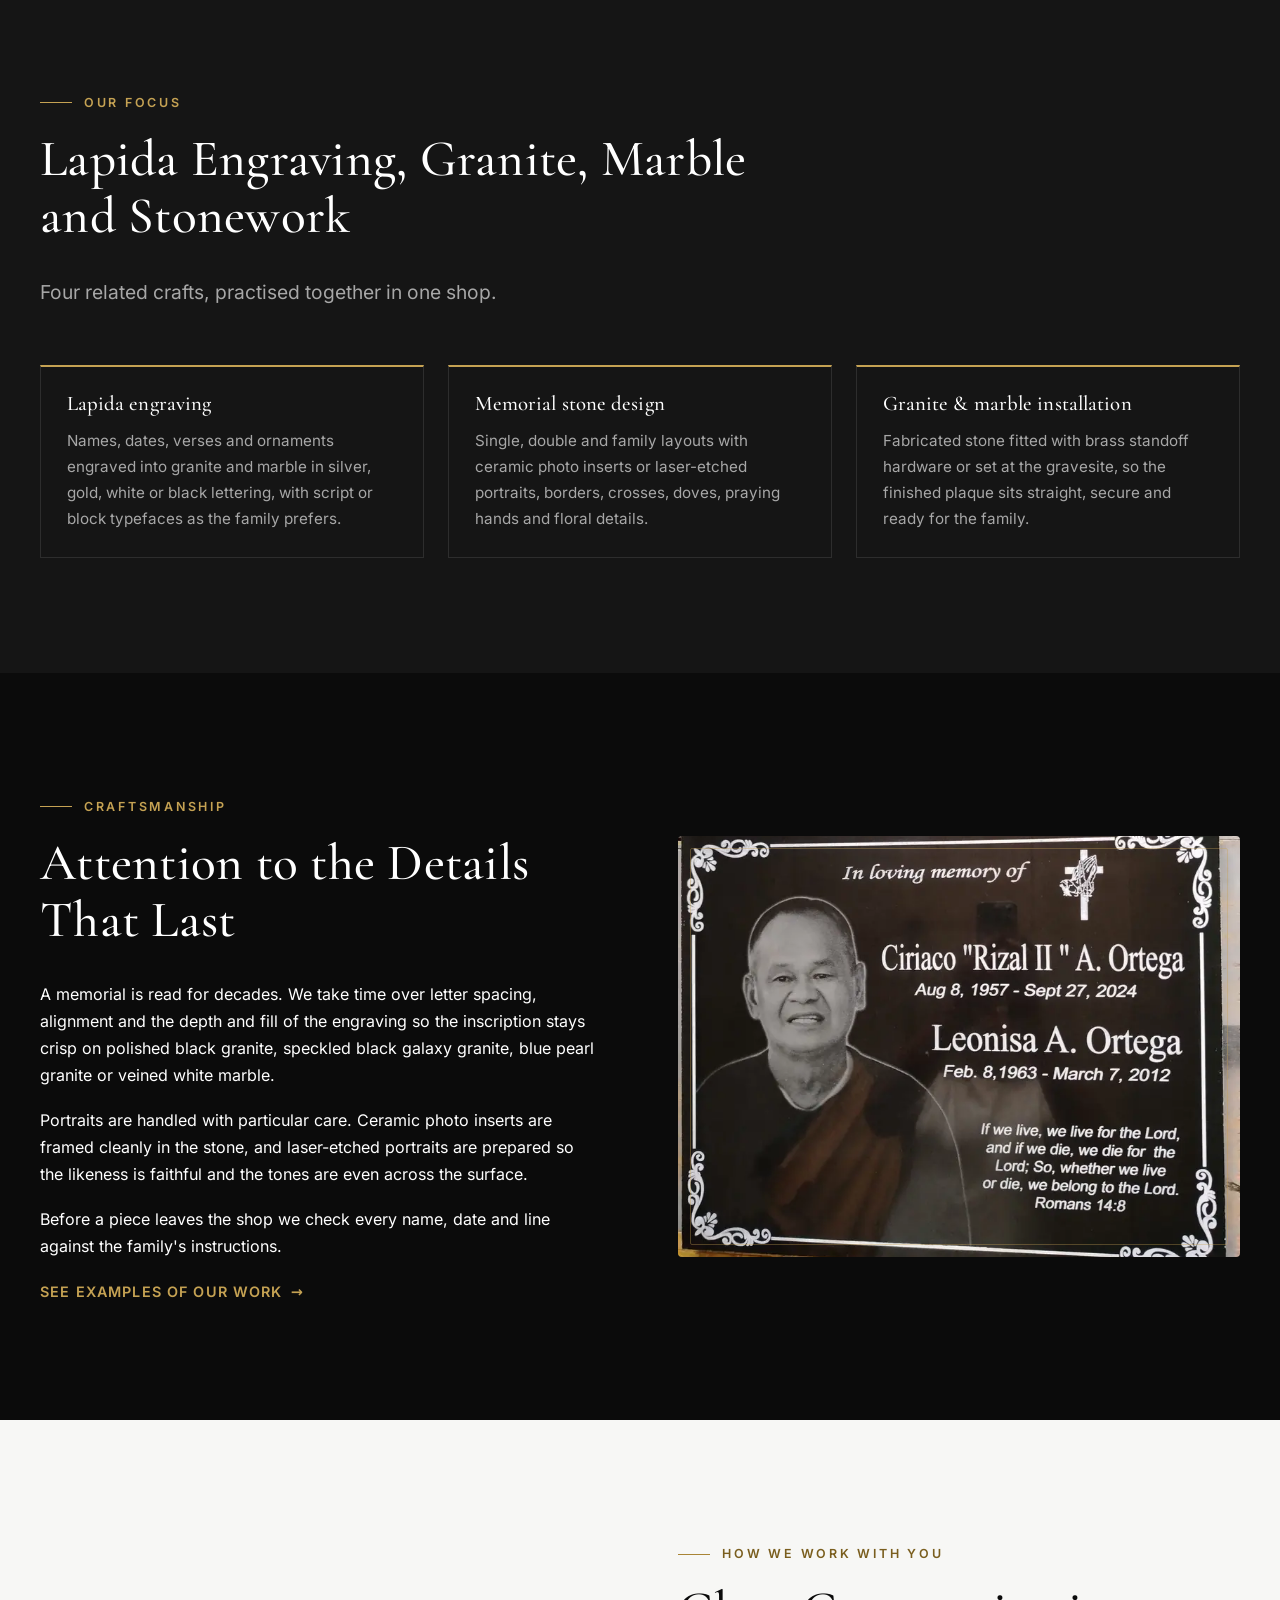
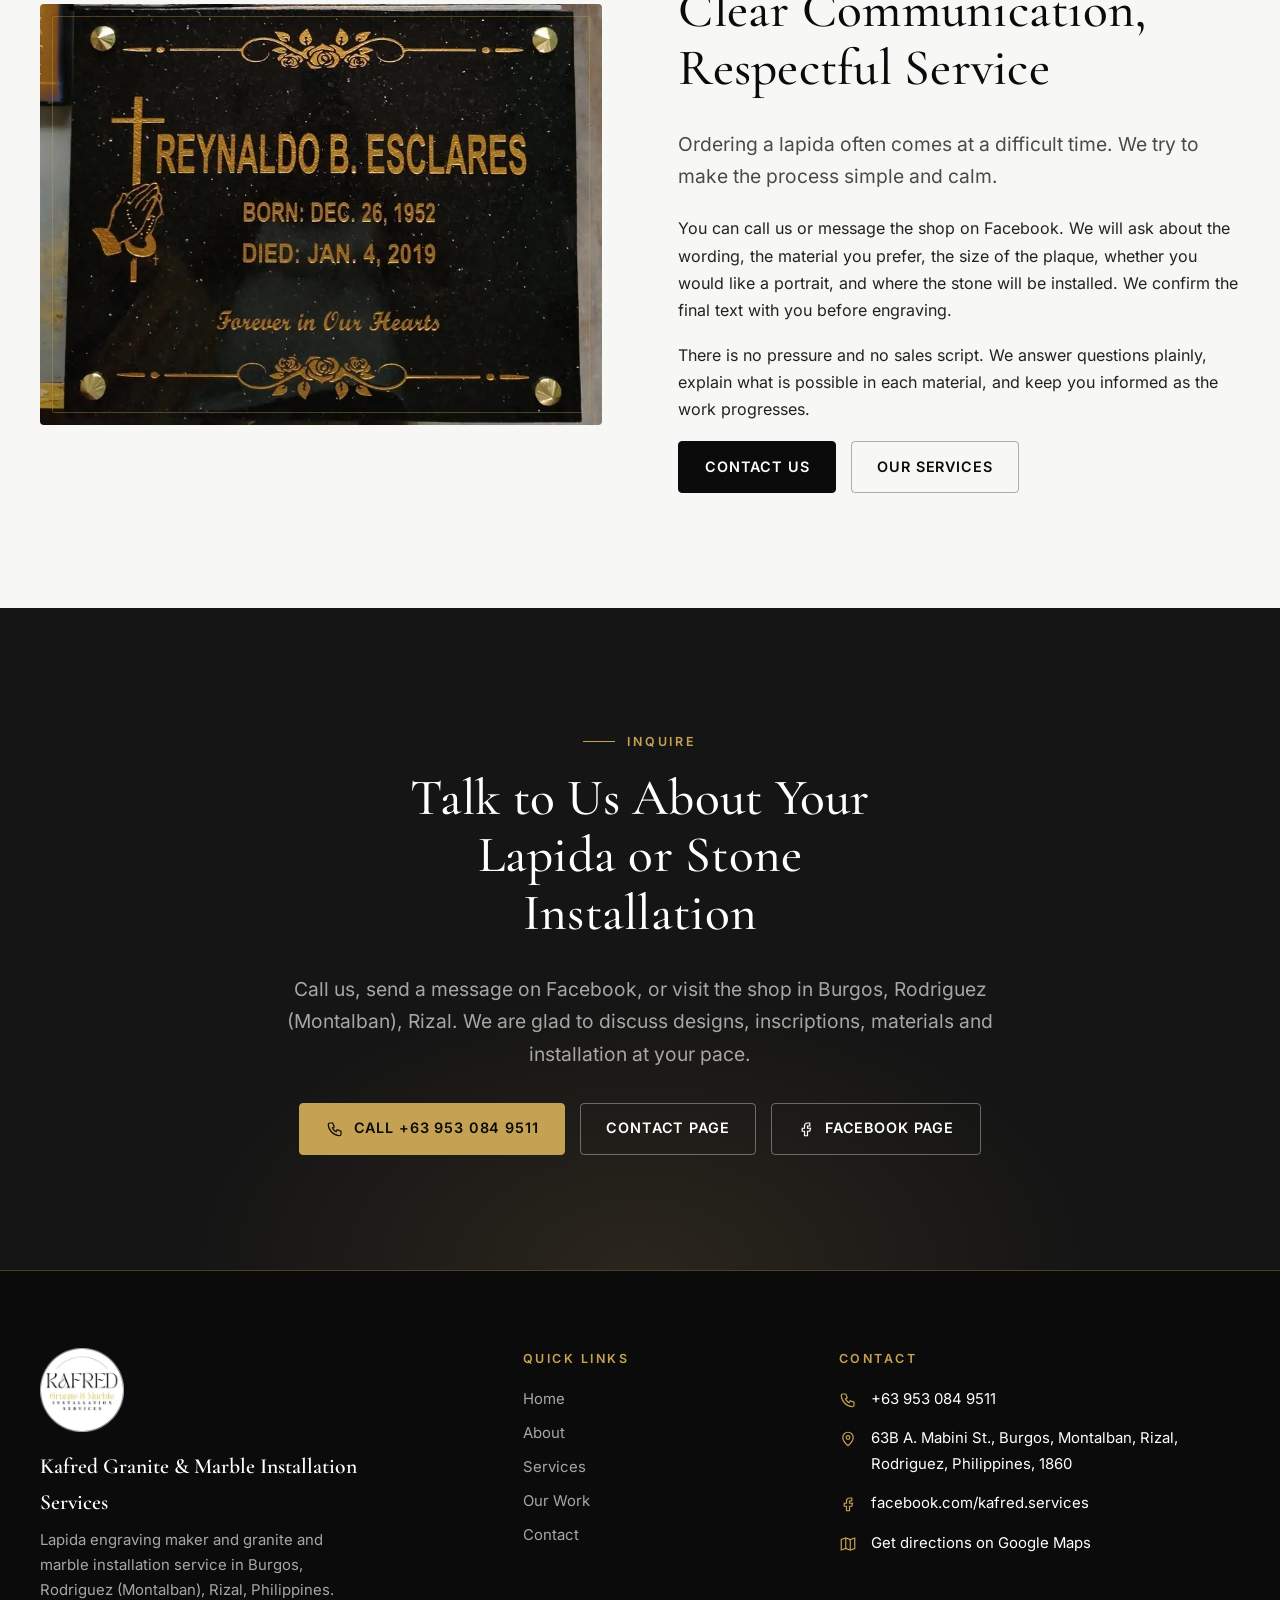
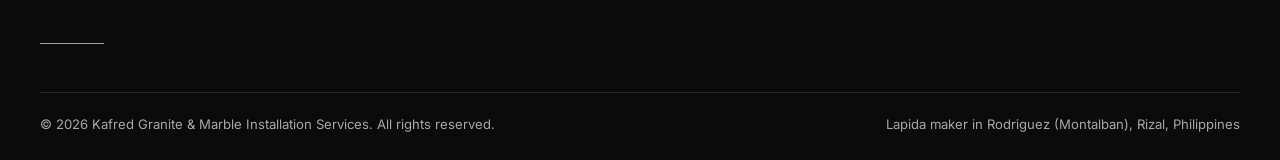
==== commit 95986ab7: "Make images load faster on phones and desktops - Re-encode every photo from the originals at four wi" ====
--- a/about/index.html
+++ b/about/index.html
@@ -210,7 +210,7 @@
   <header class="site-header">
     <div class="container header-inner">
       <a class="brand" href="../" aria-label="Kafred Granite &amp; Marble Installation Services — Home" title="Kafred Granite &amp; Marble Installation Services — Home">
-        <img src="../assets/images/logo-320.png" width="52" height="52" alt="Kafred Granite &amp; Marble Installation Services logo" title="Kafred Granite &amp; Marble Installation Services">
+        <img src="../assets/images/logo-200.webp" width="52" height="52" alt="Kafred Granite &amp; Marble Installation Services logo" title="Kafred Granite &amp; Marble Installation Services">
         <span class="brand__text"><span class="brand__name">KAFRED</span><br><span class="brand__tag">Granite &amp; Marble</span></span>
       </a>
       <button class="nav-toggle" type="button" aria-expanded="false" aria-controls="site-nav" aria-label="Open menu">
@@ -256,7 +256,7 @@
           <p>Each piece in our <a href="../our-work/" title="Gallery of finished lapida and stonework">portfolio</a> was made in our shop. We photograph finished work on the bench and, where families allow, after installation, so prospective customers can see the real quality of the lettering, portraits and stone.</p>
         </div>
         <div class="split__media split__media--landscape reveal">
-          <img src="../assets/images/projects/lapida-white-marble-workshop-angle-800.webp" srcset="../assets/images/projects/lapida-white-marble-workshop-angle-800.webp 800w, ../assets/images/projects/lapida-white-marble-workshop-angle-1600.webp 1600w" sizes="(min-width: 860px) 45vw, 100vw" width="800" height="443" loading="lazy" decoding="async" alt="Angled view of a white marble lapida on the workshop bench, showing the stone&#x27;s thickness and black engraved lettering" title="White marble lapida on the bench, showing the finished edge and black engraved lettering — Kafred Granite &amp; Marble Installation Services">
+          <img src="../assets/images/projects/lapida-white-marble-workshop-angle-800.webp" srcset="../assets/images/projects/lapida-white-marble-workshop-angle-480.webp 480w, ../assets/images/projects/lapida-white-marble-workshop-angle-800.webp 800w, ../assets/images/projects/lapida-white-marble-workshop-angle-1200.webp 1200w, ../assets/images/projects/lapida-white-marble-workshop-angle-1600.webp 1600w" sizes="(min-width: 1300px) 560px, (min-width: 860px) 45vw, 100vw" width="800" height="443" loading="lazy" decoding="async" alt="Angled view of a white marble lapida on the workshop bench, showing the stone&#x27;s thickness and black engraved lettering" title="White marble lapida on the bench, showing the finished edge and black engraved lettering — Kafred Granite &amp; Marble Installation Services">
         </div>
       </div>
     </section>
@@ -287,7 +287,7 @@
           <a class="text-link" href="../our-work/" title="Gallery of finished lapida and stonework">See examples of our work</a>
         </div>
         <div class="split__media split__media--landscape reveal">
-          <img src="../assets/images/projects/lapida-black-granite-laser-etched-portrait-scroll-border-800.webp" srcset="../assets/images/projects/lapida-black-granite-laser-etched-portrait-scroll-border-800.webp 800w, ../assets/images/projects/lapida-black-granite-laser-etched-portrait-scroll-border-1600.webp 1600w" sizes="(min-width: 860px) 45vw, 100vw" width="800" height="655" loading="lazy" decoding="async" alt="Black granite lapida with a laser-etched portrait, scroll border and white lettering for two names" title="Black granite lapida with an etched portrait, scroll border and lettering for two names — Kafred Granite &amp; Marble Installation Services">
+          <img src="../assets/images/projects/lapida-black-granite-laser-etched-portrait-scroll-border-800.webp" srcset="../assets/images/projects/lapida-black-granite-laser-etched-portrait-scroll-border-480.webp 480w, ../assets/images/projects/lapida-black-granite-laser-etched-portrait-scroll-border-800.webp 800w, ../assets/images/projects/lapida-black-granite-laser-etched-portrait-scroll-border-1200.webp 1200w, ../assets/images/projects/lapida-black-granite-laser-etched-portrait-scroll-border-1600.webp 1600w" sizes="(min-width: 1300px) 560px, (min-width: 860px) 45vw, 100vw" width="800" height="655" loading="lazy" decoding="async" alt="Black granite lapida with a laser-etched portrait, scroll border and white lettering for two names" title="Black granite lapida with an etched portrait, scroll border and lettering for two names — Kafred Granite &amp; Marble Installation Services">
         </div>
       </div>
     </section>
@@ -295,7 +295,7 @@
     <section class="section section--light" id="how-we-work" aria-labelledby="how-heading">
       <div class="container split">
         <div class="split__media split__media--landscape reveal">
-          <img src="../assets/images/projects/lapida-black-galaxy-granite-gold-lettering-brass-fittings-800.webp" srcset="../assets/images/projects/lapida-black-galaxy-granite-gold-lettering-brass-fittings-800.webp 800w, ../assets/images/projects/lapida-black-galaxy-granite-gold-lettering-brass-fittings-1600.webp 1600w" sizes="(min-width: 860px) 45vw, 100vw" width="800" height="597" loading="lazy" decoding="async" alt="Black galaxy granite lapida with gold lettering, rose border and brass standoff fittings" title="Black galaxy granite lapida with gold lettering, rose border and brass standoff fittings — Kafred Granite &amp; Marble Installation Services">
+          <img src="../assets/images/projects/lapida-black-galaxy-granite-gold-lettering-brass-fittings-800.webp" srcset="../assets/images/projects/lapida-black-galaxy-granite-gold-lettering-brass-fittings-480.webp 480w, ../assets/images/projects/lapida-black-galaxy-granite-gold-lettering-brass-fittings-800.webp 800w, ../assets/images/projects/lapida-black-galaxy-granite-gold-lettering-brass-fittings-1200.webp 1200w, ../assets/images/projects/lapida-black-galaxy-granite-gold-lettering-brass-fittings-1600.webp 1600w" sizes="(min-width: 1300px) 560px, (min-width: 860px) 45vw, 100vw" width="800" height="597" loading="lazy" decoding="async" alt="Black galaxy granite lapida with gold lettering, rose border and brass standoff fittings" title="Black galaxy granite lapida with gold lettering, rose border and brass standoff fittings — Kafred Granite &amp; Marble Installation Services">
         </div>
         <div class="split__body reveal">
           <p class="eyebrow">How we work with you</p>
@@ -329,7 +329,7 @@
     <div class="container">
       <div class="footer-grid">
         <div class="footer-brand">
-          <img src="../assets/images/logo-320.png" width="84" height="84" alt="Kafred Granite &amp; Marble Installation Services logo" title="Kafred Granite &amp; Marble Installation Services" loading="lazy">
+          <img src="../assets/images/logo-200.webp" width="84" height="84" alt="Kafred Granite &amp; Marble Installation Services logo" title="Kafred Granite &amp; Marble Installation Services" loading="lazy">
           <p class="footer-name">Kafred Granite &amp; Marble Installation Services</p>
           <p>Lapida engraving maker and granite and marble installation service in Burgos, Rodriguez (Montalban), Rizal, Philippines.</p>
         </div>
--- a/assets/css/style.css
+++ b/assets/css/style.css
@@ -371,6 +371,14 @@
 @media (min-width: 560px) { .work-grid { grid-template-columns: repeat(2, 1fr); gap: 1.25rem; } }
 @media (min-width: 960px) { .work-grid { grid-template-columns: repeat(3, 1fr); gap: 1.5rem; } }
 .work-grid--portfolio .work-item__link img { aspect-ratio: 4 / 3; }
+
+/* Portrait photographs: shown upright instead of cropped to 4:3.
+   In multi-column grids they span two rows (dense packing fills the gaps). */
+.work-grid { grid-auto-flow: dense; }
+.work-item--portrait { display: flex; flex-direction: column; }
+.work-item--portrait .work-item__link { flex: 1 1 auto; min-height: 0; }
+.work-item--portrait .work-item__link img { aspect-ratio: 3 / 4; height: 100%; }
+@media (min-width: 560px) { .work-item--portrait { grid-row: span 2; } }
 .work-item.is-hidden { display: none; }
 .work-grid__empty { padding: 2rem; text-align: center; color: var(--gray); border: 1px dashed var(--line-dark); }
 
@@ -452,6 +460,29 @@
   transition: border-color var(--dur), color var(--dur);
 }
 .service-index a:hover { border-color: var(--gold); color: var(--gold); }
+
+/* ---------- Remembrance ---------- */
+.remembrance { position: relative; overflow: hidden; }
+.remembrance::before {
+  content: ""; position: absolute; inset: 0; pointer-events: none;
+  background: radial-gradient(55% 55% at 50% 0%, rgba(197,162,83,0.10), transparent 70%);
+}
+.remembrance__inner { position: relative; max-width: 760px; margin-inline: auto; text-align: center; }
+.remembrance__inner .eyebrow { justify-content: center; }
+.remembrance__inner h2 { margin-bottom: 1.4rem; }
+.remembrance__lead { font-size: clamp(1.02rem, 1.4vw, 1.15rem); color: var(--gray); }
+.remembrance__quote { margin: 2.5rem auto; padding: 2rem 1.5rem; position: relative; border-top: 1px solid var(--gold-soft); border-bottom: 1px solid var(--gold-soft); }
+.remembrance__quote::before { content: "\201C"; position: absolute; left: 50%; top: -0.1em; transform: translate(-50%, -50%); padding: 0 0.6rem; background: var(--black-2); font-family: var(--font-serif); font-size: 3.4rem; line-height: 1; color: var(--gold); }
+.remembrance__quote p { margin: 0 0 1rem; font-family: var(--font-serif); font-style: italic; font-size: clamp(1.35rem, 2.6vw, 1.9rem); line-height: 1.4; color: var(--white); }
+.remembrance__quote footer { font-size: 0.8rem; letter-spacing: 0.18em; text-transform: uppercase; color: var(--gold); }
+.remembrance__body { color: var(--gray); }
+.remembrance__ideas { margin-top: 2.5rem; padding: 1.8rem clamp(1rem, 3vw, 2rem); border: 1px solid var(--line-dark); background: var(--black); text-align: left; }
+.remembrance__ideas h3 { font-size: 0.8rem; font-family: var(--font-sans); font-weight: 600; letter-spacing: 0.2em; text-transform: uppercase; color: var(--gold); margin-bottom: 1rem; }
+.remembrance__list { list-style: none; margin: 0 0 1.2rem; padding: 0; display: grid; gap: 0.55rem; }
+.remembrance__list li { position: relative; padding-left: 1.4rem; font-family: var(--font-serif); font-style: italic; font-size: 1.15rem; color: var(--white); }
+.remembrance__list li::before { content: "\25C6"; position: absolute; left: 0; top: 0.45em; font-size: 0.5rem; color: var(--gold); font-style: normal; }
+.remembrance__ideas .form-note a { color: var(--gold); }
+@media (min-width: 720px) { .remembrance__list { grid-template-columns: 1fr 1fr; gap: 0.6rem 2rem; } }
 
 /* ---------- FAQ (native details/summary) ---------- */
 .faq__list { max-width: 820px; border-top: 1px solid var(--line-dark); }
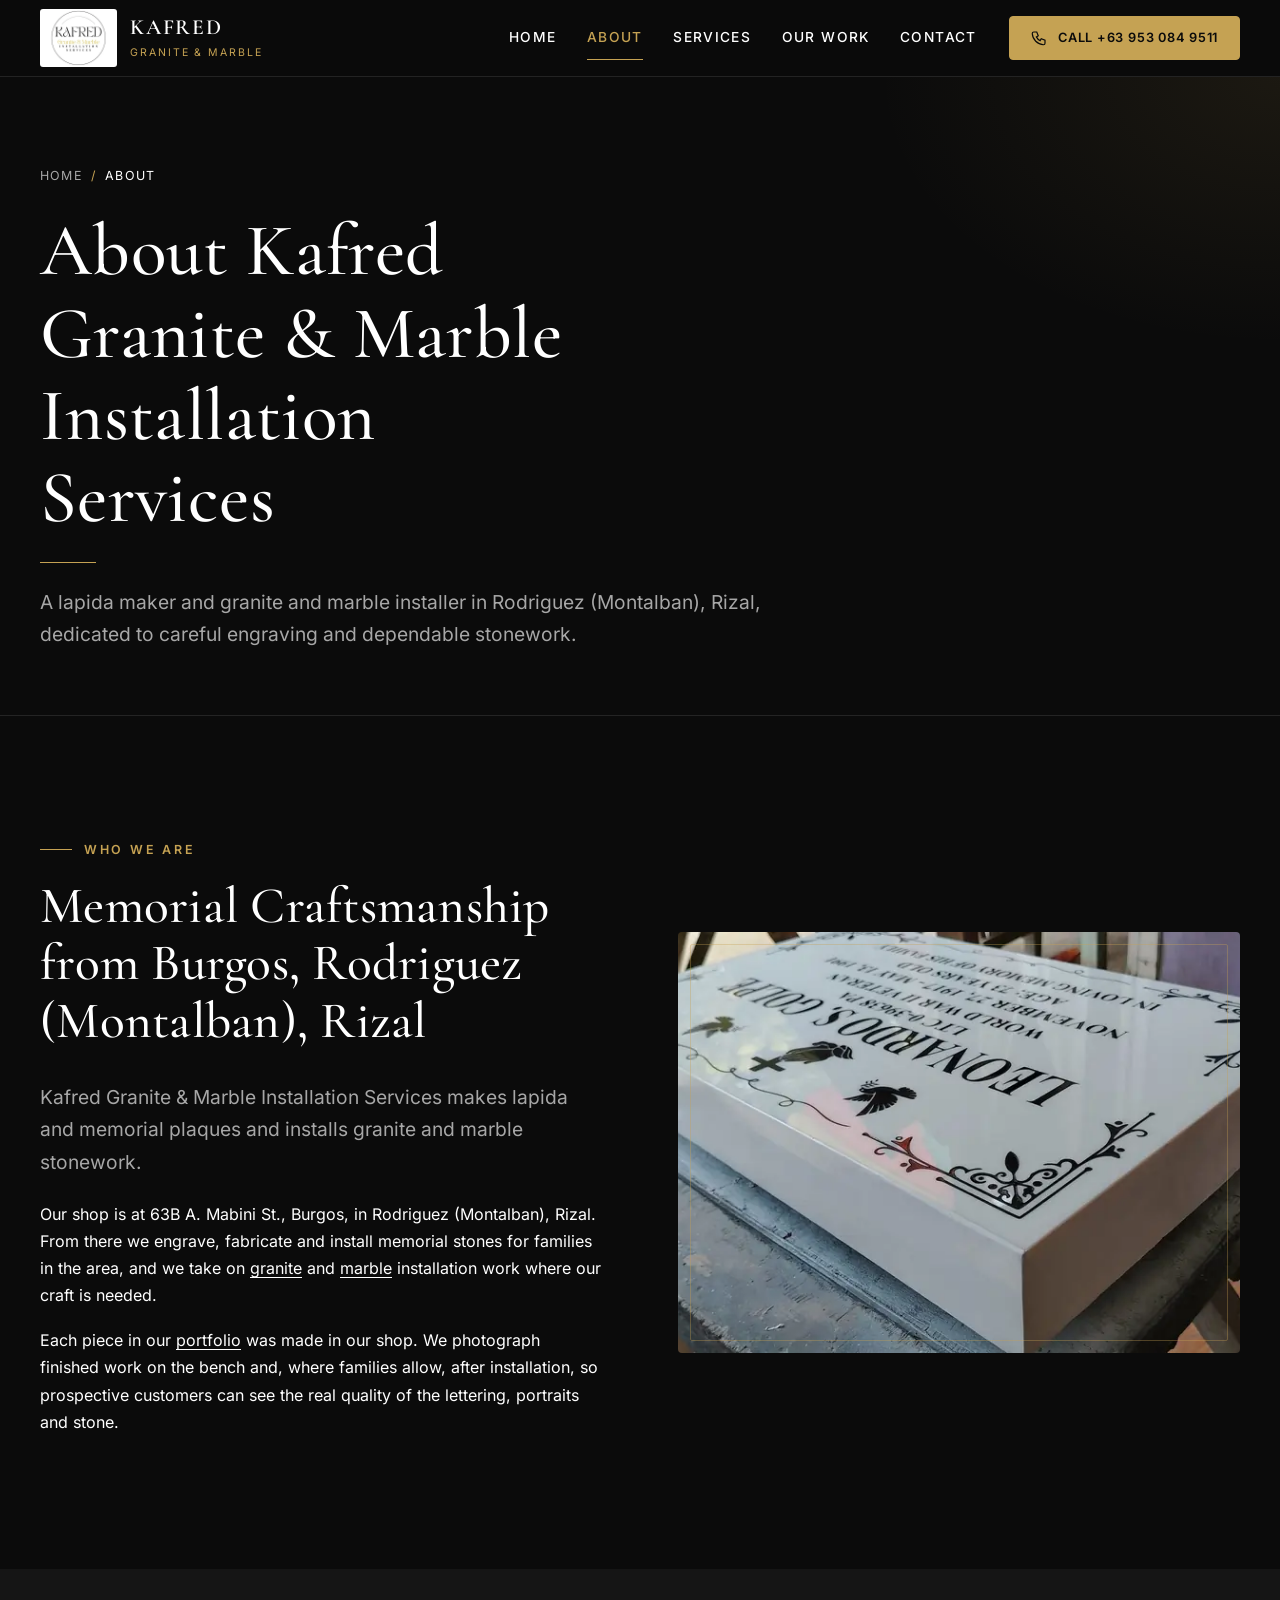
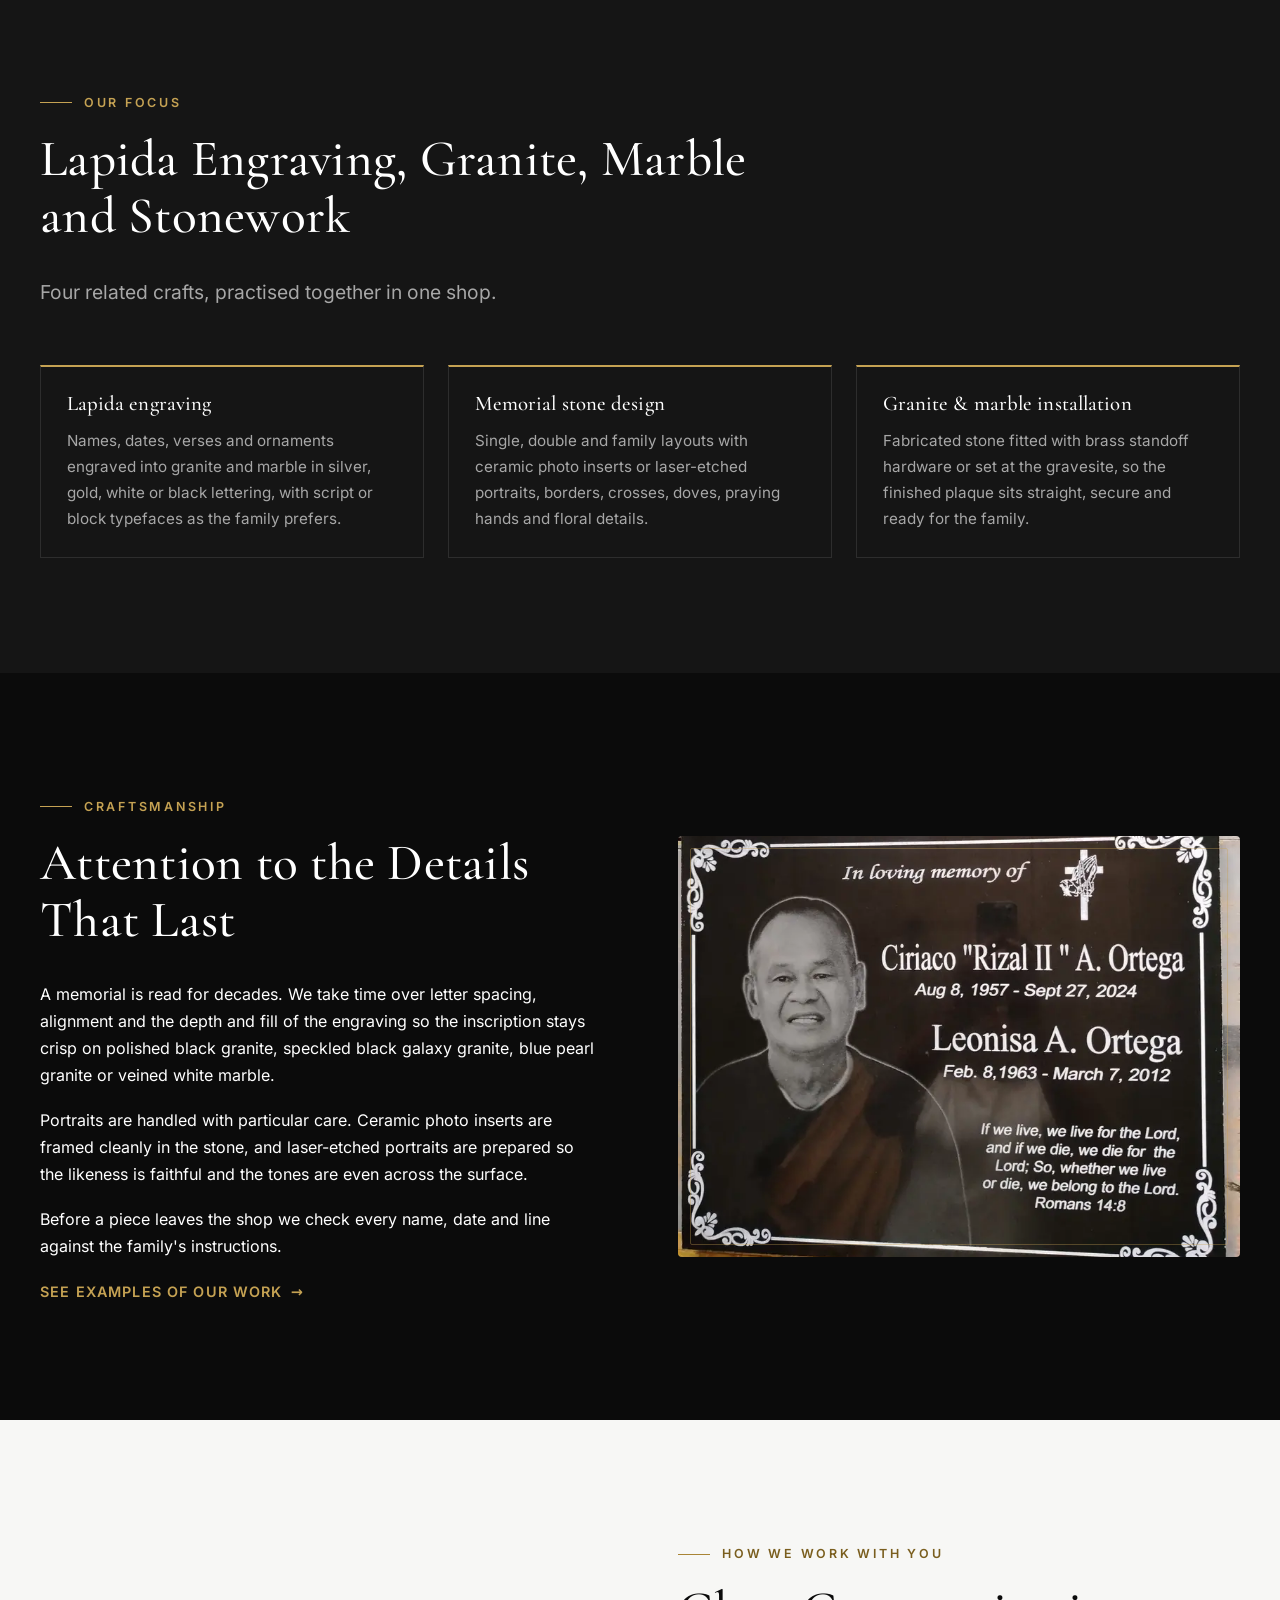
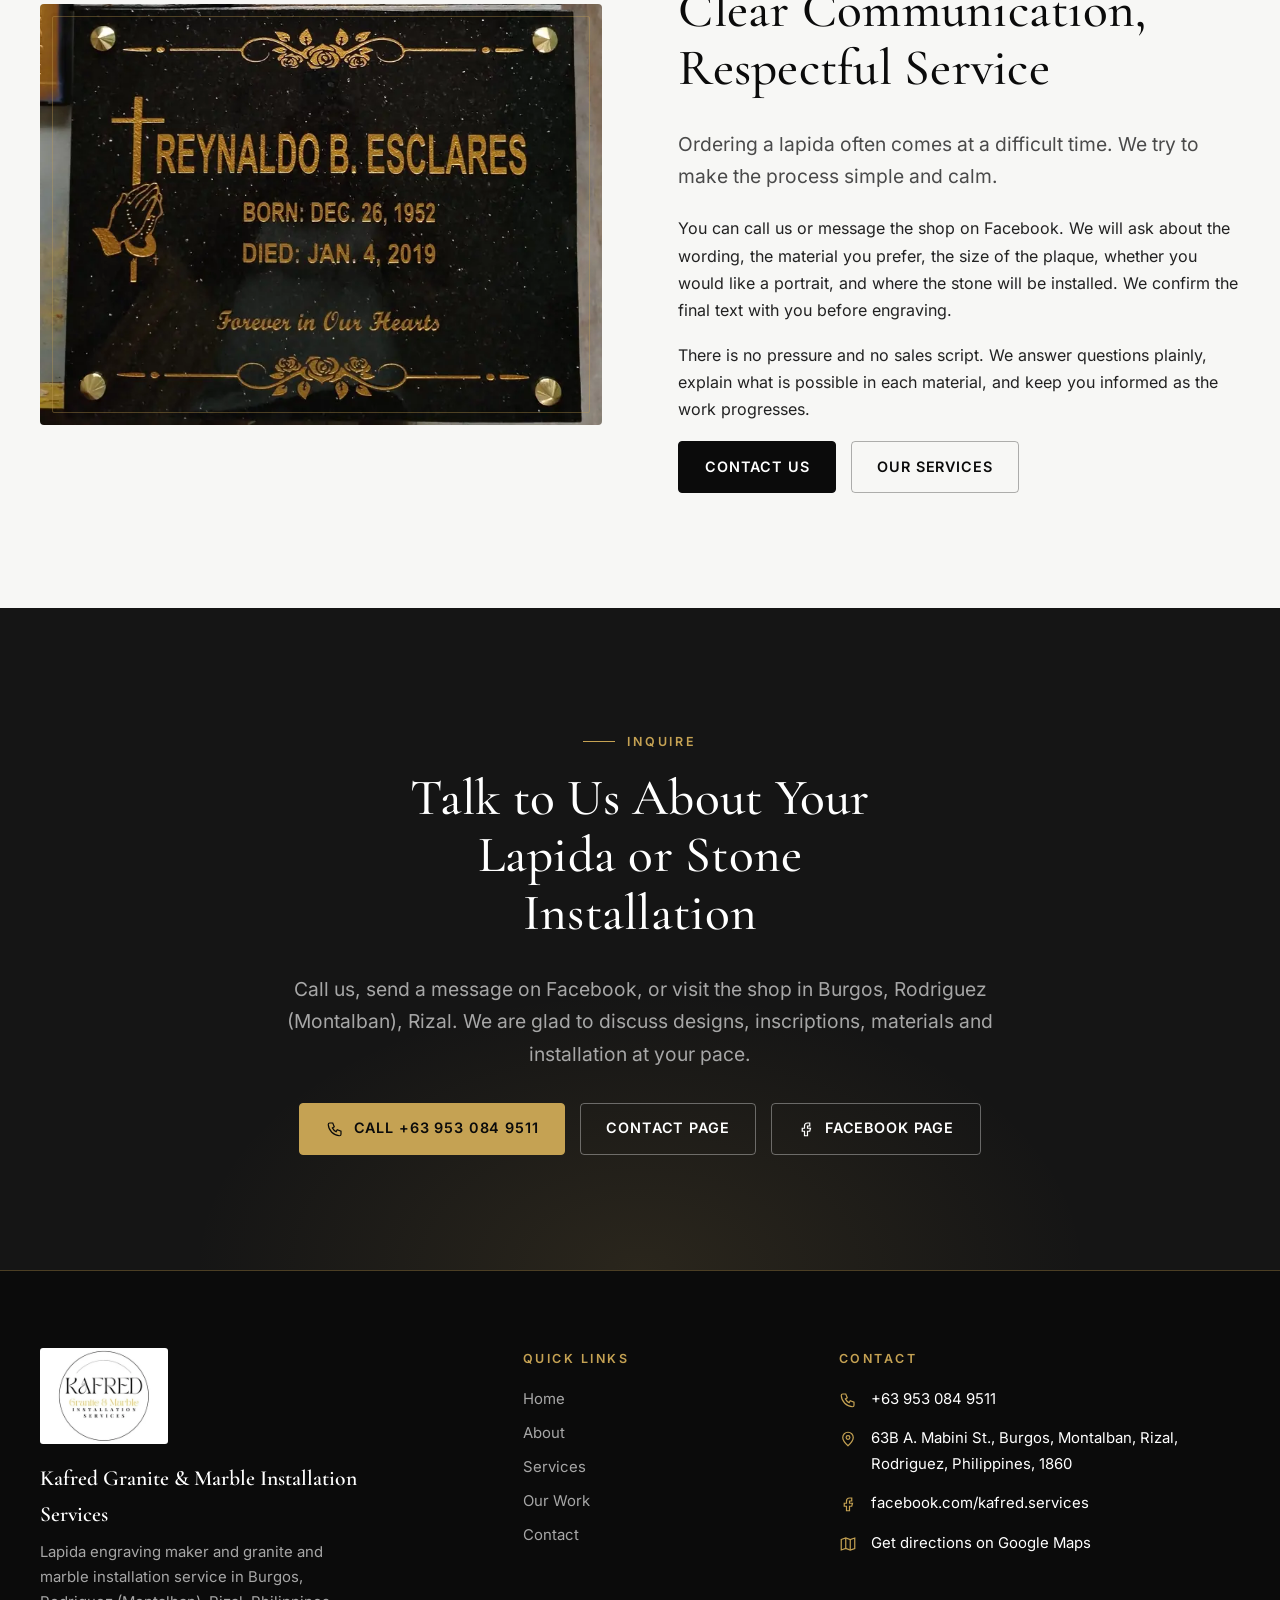
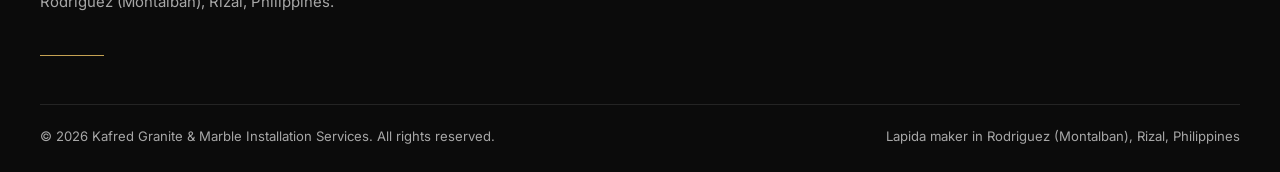
==== commit c0c9dfcb: "Use the rectangular logo in the header and footer - Header and footer now show a 4:3 rectangular cro" ====
--- a/about/index.html
+++ b/about/index.html
@@ -38,7 +38,7 @@
   <link rel="manifest" href="../site.webmanifest">
   <link rel="preload" as="font" type="font/woff2" href="../assets/fonts/CormorantGaramond-Variable.woff2" crossorigin>
   <link rel="preload" as="font" type="font/woff2" href="../assets/fonts/Inter-Variable.woff2" crossorigin>
-  <link rel="stylesheet" href="../assets/css/style.css">
+  <link rel="stylesheet" href="../assets/css/style.css?v=fc4654d6">
   <script type="application/ld+json">
 {
   "@context": "https://schema.org",
@@ -210,7 +210,7 @@
   <header class="site-header">
     <div class="container header-inner">
       <a class="brand" href="../" aria-label="Kafred Granite &amp; Marble Installation Services — Home" title="Kafred Granite &amp; Marble Installation Services — Home">
-        <img src="../assets/images/logo-200.webp" width="52" height="52" alt="Kafred Granite &amp; Marble Installation Services logo" title="Kafred Granite &amp; Marble Installation Services">
+        <img src="../assets/images/logo-rect-320.webp" width="77" height="58" alt="Kafred Granite &amp; Marble Installation Services logo" title="Kafred Granite &amp; Marble Installation Services">
         <span class="brand__text"><span class="brand__name">KAFRED</span><br><span class="brand__tag">Granite &amp; Marble</span></span>
       </a>
       <button class="nav-toggle" type="button" aria-expanded="false" aria-controls="site-nav" aria-label="Open menu">
@@ -329,7 +329,7 @@
     <div class="container">
       <div class="footer-grid">
         <div class="footer-brand">
-          <img src="../assets/images/logo-200.webp" width="84" height="84" alt="Kafred Granite &amp; Marble Installation Services logo" title="Kafred Granite &amp; Marble Installation Services" loading="lazy">
+          <img src="../assets/images/logo-rect-320.webp" width="128" height="96" alt="Kafred Granite &amp; Marble Installation Services logo" title="Kafred Granite &amp; Marble Installation Services" loading="lazy">
           <p class="footer-name">Kafred Granite &amp; Marble Installation Services</p>
           <p>Lapida engraving maker and granite and marble installation service in Burgos, Rodriguez (Montalban), Rizal, Philippines.</p>
         </div>
@@ -360,6 +360,6 @@
       </div>
     </div>
   </footer>
-  <script src="../assets/js/main.js" defer></script>
+  <script src="../assets/js/main.js?v=321317e8" defer></script>
 </body>
 </html>
--- a/assets/css/style.css
+++ b/assets/css/style.css
@@ -162,7 +162,7 @@
 .site-header.is-scrolled { box-shadow: 0 10px 30px rgba(0,0,0,0.35); }
 .header-inner { display: flex; align-items: center; justify-content: space-between; gap: 1rem; min-height: var(--header-h); }
 .brand { display: inline-flex; align-items: center; gap: 0.8rem; text-decoration: none; color: var(--white); }
-.brand img { width: 52px; height: 52px; }
+.brand img { width: auto; height: 58px; border-radius: 3px; }
 .brand__text { display: none; line-height: 1.2; }
 .brand__name { font-family: var(--font-serif); font-size: 1.35rem; font-weight: 600; letter-spacing: 0.08em; }
 .brand__tag { font-size: 0.66rem; letter-spacing: 0.18em; text-transform: uppercase; color: var(--gold); }
@@ -583,7 +583,7 @@
 /* ---------- Footer ---------- */
 .site-footer { background: var(--black); border-top: 1px solid var(--gold-soft); padding-block: clamp(3rem, 6vw, 5rem) 1.5rem; color: var(--gray); font-size: 0.93rem; }
 .footer-grid { display: grid; gap: 2.5rem; }
-.footer-brand img { width: 84px; height: 84px; margin-bottom: 1rem; }
+.footer-brand img { width: auto; height: 96px; margin-bottom: 1rem; border-radius: 3px; }
 .footer-brand p { max-width: 36ch; margin: 0; }
 .footer-brand .footer-name { font-family: var(--font-serif); font-size: 1.35rem; font-weight: 600; color: var(--white); margin-bottom: 0.4rem; }
 .footer-heading { font-size: 0.78rem; font-weight: 600; letter-spacing: 0.2em; text-transform: uppercase; color: var(--gold); margin-bottom: 1.1rem; font-family: var(--font-sans); }
